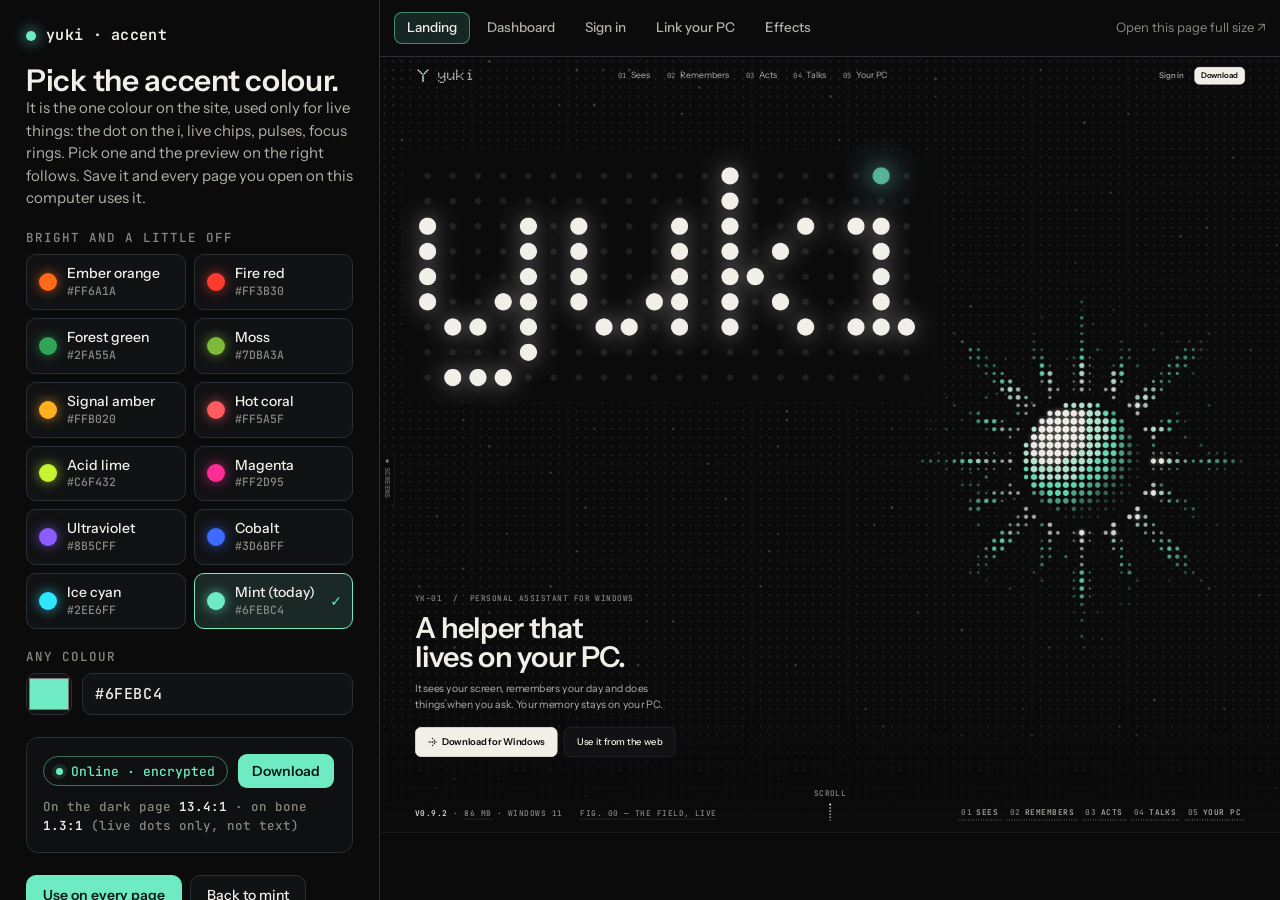
==== accent.html @ 341d7d04 "Glowing wordmark dots; one accent colour from js/accent.js (any page takes ?accent=HEX); accent.html" ====
<!doctype html>
<html lang="en">
<head>
<meta charset="utf-8">
<script src="js/accent.js"></script>
<meta name="viewport" content="width=device-width, initial-scale=1">
<title>Yuki · Accent colour</title>
<link rel="icon" href="favicon.svg" type="image/svg+xml">
<link rel="stylesheet" href="css/base.css">
<link rel="stylesheet" href="css/fx.css">
<style>
  body { margin: 0; min-height: 100vh; background: var(--bg); color: var(--text); display: grid; grid-template-columns: 380px 1fr; }
  @media (max-width: 900px) { body { grid-template-columns: 1fr; } .stage { height: 70vh; } }
  aside { padding: 28px 26px 40px; border-right: 1px solid var(--hair-2); display: flex; flex-direction: column; gap: 22px; overflow: auto; max-height: 100vh; box-sizing: border-box; }
  .brand { display: flex; align-items: center; gap: 10px; font: 600 15px/1 var(--f-mono); letter-spacing: .02em; }
  .brand i { width: 10px; height: 10px; border-radius: 50%; background: var(--live); box-shadow: 0 0 14px 2px rgba(var(--live-rgb), .55); }
  h1 { font: 600 30px/1.08 var(--f-ui); margin: 0; letter-spacing: -.01em; }
  p.sub { margin: 0; color: var(--text-2); font-size: 15px; line-height: 1.5; }
  .lbl2 { font: 500 12.5px/1 var(--f-mono); letter-spacing: .08em; text-transform: uppercase; color: var(--text-3); margin-bottom: 10px; }
  .swatches { display: grid; grid-template-columns: repeat(2, 1fr); gap: 8px; }
  .sw { position: relative; display: flex; align-items: center; gap: 10px; padding: 10px 12px; border-radius: 10px; border: 1px solid var(--hair-2); background: #111214; color: var(--text); cursor: pointer; text-align: left; font: 500 14px/1.2 var(--f-ui); transition: border-color .18s, transform .18s, background .18s; }
  .sw:hover, .sw:focus-visible { border-color: var(--c); transform: translateY(-1px); background: #15171a; outline: none; }
  .sw .dot { width: 18px; height: 18px; border-radius: 50%; background: var(--c); box-shadow: 0 0 12px 1px color-mix(in srgb, var(--c) 55%, transparent); flex: none; }
  .sw small { display: block; color: var(--text-3); font: 500 11.5px/1.3 var(--f-mono); margin-top: 2px; }
  .sw[aria-pressed="true"] { border-color: var(--c); background: color-mix(in srgb, var(--c) 10%, #111214); }
  .sw[aria-pressed="true"]::after { content: '✓'; position: absolute; right: 10px; top: 50%; transform: translateY(-50%); color: var(--c); font-size: 14px; }
  .custom { display: flex; gap: 10px; align-items: center; }
  .custom input[type=color] { width: 46px; height: 42px; padding: 0; border: 1px solid var(--hair-2); border-radius: 10px; background: #111214; cursor: pointer; }
  .custom input[type=text] { flex: 1; height: 42px; padding: 0 12px; border-radius: 10px; border: 1px solid var(--hair-2); background: #111214; color: var(--text); font: 500 15px/1 var(--f-mono); letter-spacing: .04em; }
  .custom input[type=text]:focus { outline: none; border-color: var(--live); }
  .sample { display: grid; gap: 10px; padding: 16px; border-radius: 12px; border: 1px solid var(--hair-2); background: #0F1012; }
  .row { display: flex; align-items: center; gap: 10px; flex-wrap: wrap; font-size: 14px; color: var(--text-2); }
  .live-chip { display: inline-flex; align-items: center; gap: 8px; height: 30px; padding: 0 12px; border-radius: 999px; border: 1px solid rgba(var(--live-rgb), .45); color: var(--live); font: 500 13px/1 var(--f-mono); }
  .live-chip i { width: 7px; height: 7px; border-radius: 50%; background: var(--live); box-shadow: 0 0 0 4px var(--live-dim); }
  .fill { display: inline-flex; align-items: center; height: 34px; padding: 0 14px; border-radius: 9px; background: var(--live); color: var(--live-ink); font: 600 14px/1 var(--f-ui); }
  .contrast { font: 500 12.5px/1.5 var(--f-mono); color: var(--text-3); }
  .contrast b { color: var(--text); font-weight: 600; }
  .acts { display: flex; gap: 8px; flex-wrap: wrap; }
  .btn { height: 40px; padding: 0 16px; border-radius: 10px; border: 1px solid var(--hair-2); background: #111214; color: var(--text); font: 500 14px/1 var(--f-ui); cursor: pointer; transition: border-color .18s, background .18s; }
  .btn:hover, .btn:focus-visible { border-color: var(--live); outline: none; }
  .btn.pri { background: var(--live); color: var(--live-ink); border-color: var(--live); font-weight: 600; }
  .saved { font-size: 13.5px; color: var(--live); min-height: 18px; }
  .stage { position: relative; display: flex; flex-direction: column; height: 100vh; }
  .tabs { display: flex; gap: 4px; padding: 12px 14px; border-bottom: 1px solid var(--hair-2); flex-wrap: wrap; }
  .tab { height: 32px; padding: 0 12px; border-radius: 8px; border: 1px solid transparent; background: none; color: var(--text-2); font: 500 13.5px/1 var(--f-ui); cursor: pointer; }
  .tab:hover, .tab:focus-visible { color: var(--text); border-color: var(--hair-2); outline: none; }
  .tab[aria-selected="true"] { color: var(--text); border-color: rgba(var(--live-rgb), .5); background: var(--live-dim); }
  .tabs .open { margin-left: auto; color: var(--text-3); font-size: 13px; align-self: center; text-decoration: none; }
  .tabs .open:hover { color: var(--live); }
  .view { flex: 1; position: relative; overflow: hidden; background: #0B0B0C; }
  /* the page is rendered at a desktop width (1440 px) and scaled down to fit, so the preview shows the desktop layout */
  .view iframe { position: absolute; left: 0; top: 0; width: 1440px; border: 0; background: #0B0B0C; transform-origin: 0 0; }
</style>
</head>
<body>
<aside>
  <div class="brand"><i></i>yuki · accent</div>
  <div>
    <h1>Pick the accent colour.</h1>
    <p class="sub">It is the one colour on the site, used only for live things: the dot on the i, live chips, pulses, focus rings. Pick one and the preview on the right follows. Save it and every page you open on this computer uses it.</p>
  </div>
  <div>
    <div class="lbl2">Bright and a little off</div>
    <div class="swatches" id="swatches"></div>
  </div>
  <div>
    <div class="lbl2">Any colour</div>
    <div class="custom">
      <input type="color" id="picker" aria-label="Choose any colour">
      <input type="text" id="hex" maxlength="7" spellcheck="false" aria-label="Hex colour, like #FF6A1A">
    </div>
  </div>
  <div class="sample" aria-label="How the accent looks">
    <div class="row"><span class="live-chip"><i></i>Online · encrypted</span><span class="fill">Download</span></div>
    <div class="contrast" id="contrast"></div>
  </div>
  <div class="acts">
    <button class="btn pri" id="save" type="button">Use on every page</button>
    <button class="btn" id="reset" type="button">Back to mint</button>
  </div>
  <div class="saved" id="saved" role="status"></div>
</aside>
<main class="stage">
  <div class="tabs" role="tablist" aria-label="Preview page">
    <button class="tab" role="tab" data-page="index.html" aria-selected="true">Landing</button>
    <button class="tab" role="tab" data-page="app.html">Dashboard</button>
    <button class="tab" role="tab" data-page="login.html">Sign in</button>
    <button class="tab" role="tab" data-page="link.html">Link your PC</button>
    <button class="tab" role="tab" data-page="fx-gallery.html">Effects</button>
    <a class="open" id="open" href="index.html" target="_blank" rel="noopener">Open this page full size ↗</a>
  </div>
  <div class="view" id="view"><iframe id="frame" title="Preview of the site with this accent" src="about:blank"></iframe></div>
</main>
<script>
(function () {
  'use strict';
  var A = window.YAccent, KEY = A.key, norm = A.norm;
  var PRESETS = [
    ['Ember orange', '#FF6A1A'], ['Fire red', '#FF3B30'], ['Forest green', '#2FA55A'], ['Moss', '#7DBA3A'],
    ['Signal amber', '#FFB020'], ['Hot coral', '#FF5A5F'], ['Acid lime', '#C6F432'], ['Magenta', '#FF2D95'],
    ['Ultraviolet', '#8B5CFF'], ['Cobalt', '#3D6BFF'], ['Ice cyan', '#2EE6FF'], ['Mint (today)', '#6FEBC4']
  ];
  var cur = A.hex, page = 'index.html', timer = 0;
  var sw = document.getElementById('swatches'), picker = document.getElementById('picker'), hex = document.getElementById('hex');
  var frame = document.getElementById('frame'), open = document.getElementById('open'), saved = document.getElementById('saved');
  PRESETS.forEach(function (p) {
    var b = document.createElement('button');
    b.type = 'button'; b.className = 'sw'; b.style.setProperty('--c', p[1]); b.dataset.hex = p[1];
    b.innerHTML = '<span class="dot"></span><span>' + p[0] + '<small>' + p[1] + '</small></span>';
    b.addEventListener('click', function () { set(p[1], true); });
    sw.appendChild(b);
  });
  function rgbOf(h) { var n = parseInt(h.slice(1), 16); return [n >> 16 & 255, n >> 8 & 255, n & 255]; }
  function lum(c) { var s = c.map(function (x) { x /= 255; return x <= 0.03928 ? x / 12.92 : Math.pow((x + 0.055) / 1.055, 2.4); }); return 0.2126 * s[0] + 0.7152 * s[1] + 0.0722 * s[2]; }
  function ratio(a, b) { var x = lum(a), y = lum(b); return (Math.max(x, y) + 0.05) / (Math.min(x, y) + 0.05); }
  function mixHex(c, d, t) { return '#' + c.map(function (v, i) { return ('0' + Math.round(v + (d[i] - v) * t).toString(16)).slice(-2); }).join(''); }
  // apply to this page at once (the same rules as js/accent.js)
  function paint(h) {
    var c = rgbOf(h), st = document.documentElement.style, L = lum(c);
    st.setProperty('--live', h); st.setProperty('--live-rgb', c.join(', '));
    st.setProperty('--live-dim', 'rgba(' + c.join(', ') + ', .12)');
    st.setProperty('--live-ink', L > 0.36 ? mixHex(c, [0, 0, 0], 0.88) : '#F2EFE9');
    var onDark = ratio(c, [11, 11, 12]), onBone = ratio(c, [242, 239, 233]);
    document.getElementById('contrast').innerHTML = 'On the dark page <b>' + onDark.toFixed(1) + ':1</b>' + (onDark < 3 ? ' (too dim for text)' : '') +
      ' · on bone <b>' + onBone.toFixed(1) + ':1</b>' + (onBone < 3 ? ' (live dots only, not text)' : '');
  }
  function preview() {
    var src = page + (page.indexOf('?') < 0 ? '?' : '&') + 'accent=' + cur.slice(1);
    frame.src = src; open.href = src;
  }
  function set(h, fromPreset) {
    h = norm(h); if (!h) return;
    cur = h; picker.value = h.toLowerCase(); if (document.activeElement !== hex || fromPreset) hex.value = h;
    Array.prototype.forEach.call(sw.children, function (b) { b.setAttribute('aria-pressed', String(b.dataset.hex === h)); });
    paint(h); saved.textContent = '';
    clearTimeout(timer); timer = setTimeout(preview, 180);
  }
  picker.addEventListener('input', function () { set(picker.value); });
  hex.addEventListener('input', function () { var h = norm(hex.value); if (h) set(h); });
  hex.addEventListener('blur', function () { hex.value = cur; });
  document.getElementById('save').addEventListener('click', function () {
    try { localStorage.setItem(KEY, cur); saved.textContent = 'Saved. Every page you open on this computer now uses ' + cur + '.'; }
    catch (e) { saved.textContent = 'Could not save here; add ?accent=' + cur.slice(1) + ' to a page address instead.'; }
  });
  document.getElementById('reset').addEventListener('click', function () {
    try { localStorage.removeItem(KEY); } catch (e) {}
    set('#6FEBC4', true); saved.textContent = 'Back to mint.';
  });
  Array.prototype.forEach.call(document.querySelectorAll('.tab'), function (t) {
    t.addEventListener('click', function () {
      Array.prototype.forEach.call(document.querySelectorAll('.tab'), function (x) { x.setAttribute('aria-selected', String(x === t)); });
      page = t.dataset.page; preview();
    });
  });
  // fit the 1440 px wide page into the preview area
  var view = document.getElementById('view');
  function fit() {
    var s = Math.min(1, view.clientWidth / 1440);
    frame.style.transform = 'scale(' + s + ')';
    frame.style.height = Math.ceil(view.clientHeight / s) + 'px';
  }
  if (window.ResizeObserver) new ResizeObserver(fit).observe(view); else window.addEventListener('resize', fit);
  fit();
  set(cur, true); preview();
})();
</script>
</body>
</html>
---- css/base.css ----
/* =====================================================================
   Yuki website / base. Lattice tokens (same as the PC app's style.css),
   fonts, resets and the few parts every page shares.
   Round 2 (18 Oct): readability tokens (--t-line / --t-read / --t-cap, .lbl 12.5 px, darker --ink-3 at about
   6:1 on bone), motion tokens for the shared fx layer (css/fx.css + js/fx.js), and .key as a hardware press.
   Readability floor: nothing a person must read is under 13 px on desktop (tags in .lbl are 12.5 px caps);
   sentences never use .lbl, they use --t-cap (13.5 px) or larger. Chrome inside app mocks may go to 11 px.
   Port: this file becomes app/globals.css in the Next.js build.
   ===================================================================== */
:root {
  /* colour: one product with the app */
  --bg: #0B0B0C;
  --raise: #121214;
  --raise-2: #18191B;
  --dot: #26292C;
  --lit: #F2EFE9;
  --text: #F2EFE9;
  --text-2: #B4B0A8;
  --text-3: #8A8780;
  --hair: #1E2023;
  --hair-2: #2B2E32;
  --mark: #474B50;
  --live: #6FEBC4;          /* the only colour, and only for live things (js/accent.js may change it) */
  --live-rgb: 111, 235, 196;
  --live-ink: #062419;
  --live-dim: rgba(var(--live-rgb), .12);
  /* bone sections (for rhythm) */
  --bone: #F2EFE9;
  --bone-2: #E7E3DB;
  --ink: #0B0B0C;
  --ink-2: #4A4741;
  --ink-3: #5C5851;         /* about 6.1:1 on --bone (was #75716A, 4.2:1); tags only */
  --bone-hair: #D6D1C7;
  /* radii, space */
  --r-1: 4px; --r-2: 8px; --r-3: 14px; --r-4: 20px; --r-pill: 999px;
  --s-1: 4px; --s-2: 8px; --s-3: 12px; --s-4: 16px; --s-5: 24px; --s-6: 32px; --s-7: 48px; --s-8: 64px;
  /* type */
  --f-display: 'Doto', 'JetBrains Mono', monospace;
  --f-ui: 'Instrument Sans', system-ui, sans-serif;
  --f-mono: 'JetBrains Mono', ui-monospace, monospace;
  --t-line: clamp(16px, 1.15vw, 18px);   /* the one line under a module heading */
  --t-read: 15px;                        /* card text, callouts, readout sentences */
  --t-cap: 13.5px;                       /* captions, sources, sub lines: sentence case, never caps */
  --t-lbl: 12.5px;                       /* .lbl mono caps tags (Module 0N, fig. N, kind tags) */
  /* motion */
  --d-fast: 140ms; --d-med: 260ms; --d-slow: 520ms;
  --d-hover: 180ms; --d-press: 70ms; --d-release: 240ms;
  --ease: cubic-bezier(.2, .7, .1, 1);
  --ease-out: cubic-bezier(.16, 1, .3, 1);
  --ease-spring: cubic-bezier(.34, 1.56, .64, 1);
  /* the lit border (fx "lit"): white on dark; .bone / [data-tone="bone"] switch it to ink */
  --lit-c: var(--lit);
  --lit-halo: rgba(242, 239, 233, .10);
  --crop-c: var(--mark);
  --crop-on: var(--text-2);
  /* layout */
  --gut: clamp(16px, 4vw, 56px);
  --maxw: 1600px;
}

@font-face { font-family: 'Doto'; src: url(../fonts/Doto.ttf) format('truetype'); font-weight: 100 900; font-display: block; }
@font-face { font-family: 'Instrument Sans'; src: url(../fonts/InstrumentSans.ttf) format('truetype'); font-weight: 400 700; font-stretch: 75% 100%; font-display: block; }
@font-face { font-family: 'JetBrains Mono'; src: url(../fonts/JetBrainsMono.ttf) format('truetype'); font-weight: 100 800; font-display: block; }

* { box-sizing: border-box; }
html { background: var(--bg); color: var(--text); -webkit-text-size-adjust: 100%; }
body { margin: 0; font: 400 15px/1.5 var(--f-ui); -webkit-font-smoothing: antialiased; font-feature-settings: 'ss01', 'tnum'; }
button, input, select, textarea { font: inherit; color: inherit; }
button { cursor: pointer; }
a { color: inherit; }
img, svg, canvas { display: block; }
:focus-visible { outline: 1.5px solid var(--live); outline-offset: 2px; border-radius: var(--r-1); }
::selection { background: var(--live); color: var(--live-ink); }
.sr { position: absolute; width: 1px; height: 1px; overflow: hidden; clip: rect(0 0 0 0); white-space: nowrap; }

.doto { font-family: var(--f-display); font-variation-settings: 'ROND' 100; font-weight: 800; letter-spacing: .02em; }
.mono { font-family: var(--f-mono); }
.t2 { color: var(--text-2); } .t3 { color: var(--text-3); }
.live { color: var(--live); }

/* caps mono label: the catalogue voice. Tags only (Module 0N, fig. N, kind tags, LED names), never sentences */
.lbl { font: 500 var(--t-lbl)/1.3 var(--f-mono); letter-spacing: .06em; text-transform: uppercase; color: var(--text-3); }
.lbl b { color: var(--text); font-weight: 500; }
.lbl.live { color: var(--live); }
/* readable text helpers: a caption (sentence case) and a reading line */
.cap { font: 400 var(--t-cap)/1.45 var(--f-ui); color: var(--text-2); }
.cap.mono { font-family: var(--f-mono); font-size: 13px; }
.read { font-size: var(--t-read); line-height: 1.5; color: var(--text-2); }
/* bone surfaces: ink text, ink lit border, darker crop marks. Put data-tone="dark" on a dark panel inside bone */
.bone, [data-tone="bone"] {
  --lit-c: var(--ink); --lit-halo: rgba(11, 11, 12, .08); --crop-c: #A39D92; --crop-on: var(--ink-2);
}
.bone .cap, .bone .read, [data-tone="bone"] .cap, [data-tone="bone"] .read { color: var(--ink-2); }
[data-tone="dark"] {
  --lit-c: var(--lit); --lit-halo: rgba(242, 239, 233, .10); --crop-c: var(--mark); --crop-on: var(--text-2);
}
[data-tone="dark"] .cap, [data-tone="dark"] .read { color: var(--text-2); }

/* clearings: a panel the field parts around, crop marks at its corners (from the app) */
.clear {
  position: relative;
  --m: var(--crop-c);
  background:
    linear-gradient(var(--m), var(--m)) 0 0 / 9px 1px no-repeat,
    linear-gradient(var(--m), var(--m)) 0 0 / 1px 9px no-repeat,
    linear-gradient(var(--m), var(--m)) 100% 0 / 9px 1px no-repeat,
    linear-gradient(var(--m), var(--m)) 100% 0 / 1px 9px no-repeat,
    linear-gradient(var(--m), var(--m)) 0 100% / 9px 1px no-repeat,
    linear-gradient(var(--m), var(--m)) 0 100% / 1px 9px no-repeat,
    linear-gradient(var(--m), var(--m)) 100% 100% / 9px 1px no-repeat,
    linear-gradient(var(--m), var(--m)) 100% 100% / 1px 9px no-repeat;
}
.dotrule { height: 3px; background: radial-gradient(circle, var(--hair-2) 1px, transparent 1.3px) 0 0 / 6px 3px repeat-x; }

/* keys (buttons) */
.key {
  display: inline-flex; align-items: center; justify-content: center; gap: 8px; height: 36px; padding: 0 14px;
  border-radius: var(--r-2); border: 1px solid var(--hair-2); background: var(--raise); color: var(--text);
  font-size: 14px; font-weight: 500; white-space: nowrap; text-decoration: none;
}
/* hardware press (fx "press", default on every .key): hover lifts 1 px (pointer devices only), down sinks 1.5 px
   and shrinks to .985 in --d-press, release springs back. Uses the individual translate / scale properties so
   fx "magnet" (transform) and "tilt" (transform) compose with it. .is-down is set by js/fx.js on Space / Enter
   and on touch pointerdown. Reduced motion: colour only. */
.key, [data-fx~="press"] {
  transition: background var(--d-fast), border-color var(--d-fast), color var(--d-fast),
    translate var(--d-release) var(--ease-spring), scale var(--d-release) var(--ease-spring);
}
.key:hover { background: var(--raise-2); border-color: #3A3E43; }
html.fx-hover .key:hover, html.fx-hover [data-fx~="press"]:hover { translate: 0 -1px; }
html:root .key:active, html:root .key.is-down, html:root [data-fx~="press"]:active, html:root [data-fx~="press"].is-down {
  translate: 0 1.5px; scale: .985;
  transition-duration: var(--d-fast), var(--d-fast), var(--d-fast), var(--d-press), var(--d-press);
  transition-timing-function: ease, ease, ease, ease-out, ease-out;
}
[data-motion="reduced"] .key, [data-motion="reduced"] [data-fx~="press"] { translate: none !important; scale: none !important; }
[data-motion="reduced"] .key.is-down, [data-motion="reduced"] .key:active { background: var(--raise-2); }
[data-motion="reduced"] .key.pri.is-down, [data-motion="reduced"] .key.pri:active { background: #fff; }
.key.pri { background: var(--lit); color: var(--ink); border-color: var(--lit); font-weight: 600; }
.key.pri:hover { background: #fff; }
.key.ghost { background: transparent; border-color: transparent; color: var(--text-2); }
.key.ghost:hover { color: var(--text); background: var(--raise); }
.key.stop { border-color: rgba(var(--live-rgb), .45); color: var(--live); background: var(--live-dim); }
.key.lg { height: 48px; padding: 0 20px; font-size: 15px; border-radius: 10px; }
.key.sm { height: 28px; padding: 0 10px; font-size: 12.5px; }
.key.xs { height: 24px; padding: 0 9px; font-size: 12px; border-radius: 6px; }
.key[disabled] { opacity: .45; pointer-events: none; }
.key svg { width: 14px; height: 14px; flex: none; }
.kbd { font: 500 12px/1 var(--f-mono); color: var(--text-3); border: 1px solid var(--hair-2); border-radius: 4px; padding: 3px 5px; }

.chip {
  display: inline-flex; align-items: center; gap: 7px; height: 26px; padding: 0 10px; border-radius: var(--r-pill);
  border: 1px solid var(--hair-2); color: var(--text-2); font: 500 12.5px/1 var(--f-mono); white-space: nowrap;
}
.chip.live { border-color: rgba(var(--live-rgb), .4); color: var(--live); }
.ldot { position: relative; width: 7px; height: 7px; border-radius: 50%; background: var(--live); flex: none; }
/* the ring slot for fx "pulse" (one mint ring, twice); idle until js/fx.js adds .fx-pulse */
.ldot::after { content: ''; position: absolute; inset: -1px; border-radius: 50%; border: 1px solid var(--live); opacity: 0; pointer-events: none; }
.ldot.off::after { display: none; }
.ldot.blink { animation: blink 1.6s steps(2, jump-none) infinite; }
.ldot.off { background: transparent; border: 1px solid var(--text-3); }
@keyframes blink { 50% { opacity: .3; } }

/* inputs */
.field-in {
  width: 100%; height: 46px; padding: 0 14px; border-radius: 10px; border: 1px solid var(--hair-2); background: var(--raise);
  color: var(--text); font-size: 15px; transition: border-color var(--d-fast), background var(--d-fast);
}
.field-in::placeholder { color: var(--text-3); }
.field-in:focus { outline: 0; border-color: rgba(var(--live-rgb), .6); background: var(--bg); }
.field-in[aria-invalid="true"] { border-color: #E7B7A0; }

/* dot icons: tiny grids of dots, drawn as SVG */
.dic { width: 14px; height: 14px; fill: currentColor; flex: none; }

/* the Y mark (inline SVG) */
.ymark { width: 28px; height: 28px; flex: none; }

/* ---------- mock-only: the screens pill (removed in the real build) ---------- */
.mockpill { position: fixed; z-index: 90; left: 0; top: 50%; font: 500 11px/1 var(--f-mono); }
.mockpill > button {
  position: absolute; left: 0; top: 0; transform: translateY(-50%); writing-mode: vertical-rl;
  display: inline-flex; align-items: center; gap: 8px; padding: 12px 6px; border-radius: 0 8px 8px 0;
  border: 1px dashed #4A4E54; border-left: 0; background: rgba(11,11,12,.9); color: var(--text-3);
  letter-spacing: .1em; text-transform: uppercase; font-size: 10.5px; backdrop-filter: blur(8px); -webkit-backdrop-filter: blur(8px);
}
.mockpill > button:hover { color: var(--text); border-color: var(--text-3); }
.mockpill > button i { width: 5px; height: 5px; border-radius: 50%; background: var(--text-3); }
.mockpill .panel {
  position: absolute; left: 34px; top: 0; transform: translateY(-50%); width: 300px; max-height: min(80vh, 640px); overflow: auto; padding: 14px;
  border: 1px solid var(--hair-2); border-radius: 14px; background: rgba(11,11,12,.97); box-shadow: 0 20px 60px rgba(0,0,0,.6);
  opacity: 0; translate: -6px 0; pointer-events: none; visibility: hidden;
  transition: opacity var(--d-fast), translate var(--d-fast), visibility 0s linear var(--d-fast); /* closed = out of the tab order */
  scrollbar-width: thin; scrollbar-color: #2B2E32 transparent;
}
.mockpill.open .panel { opacity: 1; translate: 0 0; pointer-events: auto; visibility: visible; transition-delay: 0s; }
.mockpill .panel h6 { margin: 12px 0 6px; font: 500 11px/1 var(--f-mono); letter-spacing: .08em; text-transform: uppercase; color: var(--text-3); }
.mockpill .panel h6:first-child { margin-top: 0; }
.mockpill .panel a { display: flex; justify-content: space-between; gap: 10px; padding: 6px 8px; border-radius: 6px; color: var(--text-2); text-decoration: none; font: 400 13px/1.3 var(--f-ui); }
.mockpill .panel a span { font: 500 11px/1.3 var(--f-mono); color: var(--text-3); }
.mockpill .panel a:hover { background: var(--raise); color: var(--text); }
.mockpill .panel a.here { color: var(--text); background: var(--raise-2); }
.mockpill .panel .all { margin-top: 10px; border-top: 1px solid var(--hair); padding-top: 10px; }

/* ---------- simple doc pages (privacy, terms, status stubs) ---------- */
.doc { max-width: 760px; margin: 0 auto; padding: 120px var(--gut) 120px; }
.doc h1 { font-family: var(--f-display); font-variation-settings: 'ROND' 100; font-weight: 800; font-size: clamp(48px, 9vw, 96px); line-height: .9; margin: 18px 0 28px; letter-spacing: .01em; }
.doc h2 { font-size: 20px; margin: 40px 0 10px; font-weight: 600; }
.doc p, .doc li { color: var(--text-2); font-size: 16px; line-height: 1.6; }
.doc li b, .doc p b { color: var(--text); font-weight: 500; }
.doc .stub { margin-top: 48px; padding: 16px 18px; border: 1px dashed var(--hair-2); border-radius: 12px; font: 500 13px/1.5 var(--f-mono); color: var(--text-3); }

/* reduced motion: static frames, no CSS motion */
[data-motion="reduced"] *, [data-motion="reduced"] *::before, [data-motion="reduced"] *::after { animation: none !important; transition: none !important; }

@media (max-width: 760px) {
  .lbl { font-size: 12px; }
  .mockpill > button { width: 22px; height: 48px; padding: 0; justify-content: center; font-size: 0; gap: 0; }
  .mockpill > button i { width: 5px; height: 5px; }
  .mockpill .panel { left: 26px; width: min(300px, calc(100vw - 38px)); }
}
.doc p.lbl { font-size: var(--t-lbl); line-height: 1.3; color: var(--text-3); margin: 0; }

/* ---------- the stub pages' header (privacy, terms, status) ---------- */
.dtop { position: fixed; top: 0; left: 0; right: 0; height: 60px; display: flex; align-items: center; padding: 0 var(--gut); background: rgba(11,11,12,.85); backdrop-filter: blur(10px); -webkit-backdrop-filter: blur(10px); z-index: 10; border-bottom: 1px solid var(--hair); }
.dtop a.brand { display: inline-flex; align-items: center; gap: 10px; min-height: 40px; text-decoration: none; }
.dtop .doto { font-size: 24px; font-weight: 900; letter-spacing: .04em; }
.dtop .r { margin-left: auto; display: flex; gap: 4px; }
.dtop .r a { display: inline-flex; align-items: center; min-height: 40px; padding: 0 8px; font-size: 13.5px; color: var(--text-2); text-decoration: none; }
.dtop .r a:hover { color: var(--text); }

/* ---------- touch: every key, link and switch is at least 40 px on a phone or any touch screen ----------
   Only real controls grow (a, button); the keys drawn inside the landing demos are spans and keep their size. */
@media (max-width: 760px), (pointer: coarse) {
  a.key, button.key { min-height: 40px; }
  a.key.sm, button.key.sm, a.key.xs, button.key.xs { height: 40px; min-width: 40px; }
  a.key.xs, button.key.xs { padding: 0 12px; font-size: 12.5px; border-radius: var(--r-2); }
}
---- css/fx.css ----
/* =====================================================================
   Yuki website / fx: the shared interaction vocabulary (round 2, 18 Oct). Link it right after base.css:
     <link rel="stylesheet" href="css/fx.css">   and load js/fx.js after core.js (+ dotkit.js), before page js.
   Markup API: data-fx="<names...>" (space separated). js/fx.js sets html.fx-hover (fine pointer + hover) or
   html.fx-touch, html.fx-kb after a Tab key (removed on pointerdown), .is-tap on touch, .is-down on press.
   One rule: containers (big panels, .clear) lock their crop marks ("crop"); items light their border ("lit").
   Mint only on live things ("pulse"); the read / hover highlight is white (ink on bone).
     L  lit      data-fx="lit" or .is-lit from code. Whole border lights: a ring at inset -3px, 1.5px --lit-c, a 3px
                 halo; in 160ms + lands from scale 1.012; out 200ms. Options: data-lit="in" (ring inside, for
                 overflow:hidden items), --lit-r (radius; fx copies the element's own radius), data-lit-pair="k"
                 (hover/focus one, every [data-lit-pair="k"] in the closest [data-lit-scope] lights: .fx-paired),
                 data-fx-off on an ancestor (hover + pairing paused, e.g. while a scene plays; .is-lit still works).
                 Focus: the ring is the focus indicator (outline removed). Touch: tap. Reduced: opacity only.
     1  matrix   primary CTAs: a 96px lens of 4px-pitch dots follows the cursor inside the key.
     2  press    default on every .key (css in base.css), or data-fx="press".
     3  magnet   data-magnet="6" (px): the key leans toward the pointer within its rect + 28px; label 0.4x more.
     4  crop     on a .clear: corners jump out 6px and glide in, arms 9 -> 14px, --crop-c -> --crop-on.
     5  lens     DOM text (Doto digits, footer word): dots swell under the cursor. data-lens="120" (radius px).
                 Canvas twin: DotKit.lensK(dx, dy, R).
     6  tilt     data-tilt="3" (deg, max 2.5 over 480px): perspective tilt + sheen; children data-depth="1|2|3".
     7  dotline  default on .doc a, .foot nav a, .fine a, .mod-p a; or data-fx="dotline". Dots draw in one by one.
                 --dl-y moves the bright line, --dl-rest the faint one (both 0).
     8  spec     data-spec="text": the shared #fx-tip (13px mono). data-spec-tap: plain tap opens it on touch
                 (else long-press 450ms). data-spec-notab: fx won't add tabindex="0". Never the only copy.
     9  pulse    on .ldot or anything holding one (live things only): one mint ring, twice. Fires "fx:pulse".
    10  reveal   data-reveal="rise|wipe|stagger" (core.js), data-odo="1,284" (fx.js): digits roll in columns.
   ===================================================================== */

/* ---------- L: lit border ---------- */
:where([data-fx~="lit"]) { position: relative; }
.fx-ring {
  position: absolute; inset: -3px; z-index: 2; pointer-events: none;
  border-radius: calc(var(--lit-r, 10px) + 3px); border: 1.5px solid var(--lit-c); box-shadow: 0 0 0 3px var(--lit-halo);
  opacity: 0; transform: scale(1.012); transition: opacity 200ms var(--ease), transform 220ms var(--ease-out);
}
[data-lit~="in"] > .fx-ring { inset: 0; border-radius: var(--lit-r, 10px); }
.is-lit > .fx-ring, .fx-paired > .fx-ring, [data-fx~="lit"].is-tap > .fx-ring,
html.fx-hover [data-fx~="lit"]:hover > .fx-ring,
[data-fx~="lit"]:focus-visible > .fx-ring,
html.fx-kb [data-fx~="lit"]:focus-within > .fx-ring {
  opacity: 1; transform: none; transition: opacity 160ms var(--ease), transform 220ms var(--ease-out);
}
[data-fx-off] [data-fx~="lit"]:not(.is-lit):not(.fx-paired) > .fx-ring { opacity: 0; }
[data-fx~="lit"]:focus-visible { outline: none; }
.is-lit:not(.fx-r) { outline: 1.5px solid var(--lit-c); outline-offset: 3px; }   /* before fx injects the ring */

/* ---------- 1: dot-matrix key ---------- */
[data-fx~="matrix"] { position: relative; isolation: isolate; }
.fx-mx { position: absolute; inset: 0; z-index: -1; border-radius: inherit; overflow: hidden; pointer-events: none; opacity: 0; transition: opacity 260ms var(--ease); }
.fx-mx.on { opacity: 1; transition-duration: var(--d-fast); }
.fx-mx-l { position: absolute; left: 0; top: 0; width: 96px; height: 96px; border-radius: 50%; overflow: hidden; }
.fx-mx-g { position: absolute; left: 0; top: 0; background: radial-gradient(circle, var(--mx-c, rgba(242,239,233,.22)) 1px, transparent 1.35px) 0 0 / 4px 4px; }
.key.pri, [data-fx~="matrix"].pri { --mx-c: rgba(11, 11, 12, .2); }
.bone .key.pri, [data-tone="bone"] .key.pri { --mx-c: rgba(242, 239, 233, .24); }
.fx-mx.pop .fx-mx-l { animation: fx-mxpop 320ms var(--ease-out) forwards; }
@keyframes fx-mxpop { from { scale: .6; opacity: 1; } to { scale: 1.2; opacity: 0; } }

/* ---------- 3: magnet (the inner wrapper keeps the key's flex layout) ---------- */
.fx-mg-in { display: inline-flex; align-items: center; justify-content: center; gap: inherit; }

/* ---------- 4: crop lock-on ---------- */
.fx-cm-on { --m: transparent; }
.fx-c { position: absolute; z-index: 3; width: 14px; height: 14px; pointer-events: none; }
.fx-c::before, .fx-c::after {
  content: ''; position: absolute; left: 0; top: 0; background: var(--crop-c);
  transition: transform 260ms var(--ease), background-color 260ms var(--ease);
}
.fx-c::before { width: 14px; height: 1px; transform: scaleX(.643); transform-origin: left; }
.fx-c::after { width: 1px; height: 14px; transform: scaleY(.643); transform-origin: top; }
.fx-c.tl { left: 0; top: 0; --jx: -6px; --jy: -6px; --dl: 0ms; }
.fx-c.tr { right: 0; top: 0; transform: scaleX(-1); --jx: 6px; --jy: -6px; --dl: 20ms; }
.fx-c.br { right: 0; bottom: 0; transform: scale(-1); --jx: 6px; --jy: 6px; --dl: 40ms; }
.fx-c.bl { left: 0; bottom: 0; transform: scaleY(-1); --jx: -6px; --jy: 6px; --dl: 60ms; }
html.fx-hover [data-fx~="crop"]:hover > .fx-c, html.fx-kb [data-fx~="crop"]:focus-within > .fx-c,
[data-fx~="crop"].is-tap > .fx-c, .fx-lock > .fx-c { animation: fx-lock 300ms var(--ease-out) var(--dl) both; }
html.fx-hover [data-fx~="crop"]:hover > .fx-c::before, html.fx-hover [data-fx~="crop"]:hover > .fx-c::after,
html.fx-kb [data-fx~="crop"]:focus-within > .fx-c::before, html.fx-kb [data-fx~="crop"]:focus-within > .fx-c::after,
[data-fx~="crop"].is-tap > .fx-c::before, [data-fx~="crop"].is-tap > .fx-c::after,
.fx-lock > .fx-c::before, .fx-lock > .fx-c::after { transform: none; background: var(--crop-on); }
@keyframes fx-lock { from { translate: var(--jx) var(--jy); } to { translate: 0 0; } }

/* ---------- 5: field lens on DOM text ---------- */
:where([data-fx~="lens"]) { position: relative; }
.fx-ln { position: absolute; inset: 0; pointer-events: none; opacity: 0; transition: opacity 200ms var(--ease); }
.fx-ln.on { opacity: 1; }
.fx-ln-w {
  position: absolute; left: 0; top: 0; width: var(--lr2, 240px); height: var(--lr2, 240px); border-radius: 50%; overflow: hidden;
  -webkit-mask-image: radial-gradient(closest-side, #000 55%, transparent); mask-image: radial-gradient(closest-side, #000 55%, transparent);
}
.fx-ln-t { position: absolute; left: 0; top: 0; font-weight: 900; color: inherit; }

/* ---------- 6: tilt ---------- */
.fx-tilting { transform-style: preserve-3d; }
.fx-tilting [data-depth="1"] { transform: translateZ(8px); }
.fx-tilting [data-depth="2"] { transform: translateZ(16px); }
.fx-tilting [data-depth="3"] { transform: translateZ(24px); }
.fx-tilt-out { transition: transform 600ms var(--ease-out); }
:where([data-fx~="tilt"]) { position: relative; }
.fx-sheen { position: absolute; inset: 0; z-index: 1; border-radius: inherit; overflow: hidden; pointer-events: none; opacity: 0; transition: opacity 300ms var(--ease); }
.fx-tilting > .fx-sheen { opacity: 1; }
.fx-sheen > i { position: absolute; left: -60%; top: -60%; width: 120%; height: 120%; background: radial-gradient(closest-side, rgba(255,255,255,.06), transparent); }
html.fx-kb [data-fx~="tilt"]:focus-visible, html.fx-kb [data-fx~="tilt"]:focus-within { translate: 0 -2px; transition: translate 200ms var(--ease-out); }
[data-fx~="tilt"].is-tap { scale: .99; transition: scale 120ms var(--ease); }

/* ---------- 7: dotted underline (a faint dotted rest line; the bright dots draw in on hover) ---------- */
:is(.doc a, .foot nav a, .fine a, .mod-p a, [data-fx~="dotline"]) {
  position: relative; text-decoration: none;
  background: radial-gradient(circle, color-mix(in srgb, currentColor 38%, transparent) 1px, transparent 1.3px) 0 calc(100% - var(--dl-rest, 0px)) / 4px 3px repeat-x;
}
:is(.doc a, .foot nav a, .fine a, .mod-p a, [data-fx~="dotline"])::after {
  content: ''; position: absolute; left: 0; right: 0; bottom: var(--dl-y, 0px); height: 3px; pointer-events: none;
  background: radial-gradient(circle, currentColor 1.1px, transparent 1.4px) 0 0 / 4px 3px repeat-x;
  transform: scaleX(0); transform-origin: right; transition: transform 240ms var(--ease);
}
html.fx-hover :is(.doc a, .foot nav a, .fine a, .mod-p a, [data-fx~="dotline"]):hover::after {
  transform: scaleX(1); transform-origin: left; transition: transform 420ms steps(var(--dl-steps, 24));
}
:is(.doc a, .foot nav a, .fine a, .mod-p a, [data-fx~="dotline"]):focus-visible::after { transform: scaleX(1); transition: none; }
html.fx-touch :is(.doc a, .foot nav a, .fine a, .mod-p a, [data-fx~="dotline"]):active::after { transform: scaleX(1); transition: none; }

/* ---------- 8: spec readout ---------- */
#fx-tip {
  position: fixed; left: 0; top: 0; z-index: 1000; max-width: 36ch; padding: 9px 12px; overflow: hidden; pointer-events: none;
  font: 500 13px/1.45 var(--f-mono); color: var(--text); border: 1px solid var(--hair-2); border-radius: 8px;
  --m: var(--text-3);
  background:
    linear-gradient(var(--m), var(--m)) 3px 3px / 6px 1px no-repeat, linear-gradient(var(--m), var(--m)) 3px 3px / 1px 6px no-repeat,
    linear-gradient(var(--m), var(--m)) calc(100% - 3px) 3px / 6px 1px no-repeat, linear-gradient(var(--m), var(--m)) calc(100% - 3px) 3px / 1px 6px no-repeat,
    linear-gradient(var(--m), var(--m)) 3px calc(100% - 3px) / 6px 1px no-repeat, linear-gradient(var(--m), var(--m)) 3px calc(100% - 3px) / 1px 6px no-repeat,
    linear-gradient(var(--m), var(--m)) calc(100% - 3px) calc(100% - 3px) / 6px 1px no-repeat, linear-gradient(var(--m), var(--m)) calc(100% - 3px) calc(100% - 3px) / 1px 6px no-repeat,
    var(--raise-2);
  box-shadow: 0 12px 32px rgba(0, 0, 0, .45);
  opacity: 0; transform: translate(var(--tx, 0), calc(var(--ty, 0px) + var(--dy, 4px)));
  transition: opacity 160ms var(--ease), transform 160ms var(--ease-out);
}
#fx-tip.below { --dy: -4px; }
#fx-tip.on { opacity: 1; transform: translate(var(--tx, 0), var(--ty, 0)); }
.fx-tip-cv { position: absolute; left: 0; right: 0; top: 9px; bottom: 9px; background: var(--raise-2); transform: translateY(101%); } /* covers exactly the text lines */
#fx-tip.typing .fx-tip-cv { animation: fx-type var(--td, 200ms) steps(var(--tn, 1), jump-start) both; }
@keyframes fx-type { from { transform: translateY(0); } to { transform: translateY(100%); } }
html.fx-touch [data-spec] { -webkit-touch-callout: none; -webkit-user-select: none; user-select: none; }
[data-spec]:not(a):not(button):not(.key) { cursor: help; }

/* ---------- 9: live pulse (the ring slot is .ldot::after in base.css) ---------- */
.fx-pulse.ldot::after, .fx-pulse .ldot::after { animation: fx-pulse 900ms var(--ease-out) 2; }
@keyframes fx-pulse { from { transform: scale(1); opacity: .55; } to { transform: scale(3); opacity: 0; } }

/* ---------- 10: reveals (rise kept low-specificity so a page's own rise wins) + odometer ---------- */
:where([data-reveal]) { opacity: 0; transform: translateY(18px); transition: opacity .8s var(--ease-out), transform .8s var(--ease-out); }
:where([data-reveal].in) { opacity: 1; transform: none; }
[data-reveal][data-reveal="wipe"], [data-reveal][data-reveal="stagger"] { opacity: 1; transform: none; }
:where([data-reveal="wipe"]) { position: relative; }
.fx-wipe { position: absolute; inset: 0; z-index: 4; overflow: hidden; pointer-events: none; }
.fx-wipe > i {
  position: absolute; inset: 0; transform: translateX(0); transition: transform 700ms var(--ease-out);
  background: radial-gradient(circle, var(--wipe-dot, var(--dot)) 1px, transparent 1.3px) 0 0 / 6px 6px, var(--wipe-bg, var(--bg));
}
.bone, [data-tone="bone"] { --wipe-bg: var(--bone); --wipe-dot: var(--bone-hair); }
.in > .fx-wipe > i { transform: translateX(101%); }
.in > .fx-wipe { visibility: hidden; transition: visibility 0s 720ms; }
[data-reveal="stagger"] > * { opacity: 0; }
[data-reveal="stagger"].in > * { opacity: 1; animation: fx-rise .6s var(--ease-out) backwards; animation-delay: calc(var(--i, 0) * 50ms); }
@keyframes fx-rise { from { opacity: 0; translate: 0 14px; } }
.fx-odo { display: inline-flex; }
.fx-odo-c { display: inline-block; height: 1em; line-height: 1; overflow: hidden; vertical-align: top; }
.fx-odo-s { display: flex; flex-direction: column; transition: transform 900ms var(--ease-out); transition-delay: calc(var(--i, 0) * 60ms); }
.fx-odo-s > span { display: block; height: 1em; line-height: 1; }
.fx-odo.go .fx-odo-s { transform: translateY(calc(var(--d) * -1em)); }

/* ---------- reduced motion: final states, no travel (base.css already drops every transition / animation) ---------- */
[data-motion="reduced"] .is-lit > .fx-ring, [data-motion="reduced"] .fx-ring { transform: none; }
[data-motion="reduced"] .fx-mx-l { width: 100%; height: 100%; border-radius: 0; transform: none !important; }
[data-motion="reduced"] .fx-mx-g { inset: 0; width: auto !important; height: auto !important; transform: none !important; opacity: .9; }
[data-motion="reduced"] .fx-ln, [data-motion="reduced"] .fx-sheen { display: none; }
[data-motion="reduced"] [data-fx~="tilt"] { transform: none !important; translate: none !important; scale: none !important; }
[data-motion="reduced"] #fx-tip, [data-motion="reduced"] #fx-tip.on { transform: translate(var(--tx, 0), var(--ty, 0)); }
[data-motion="reduced"] .fx-tip-cv, [data-motion="reduced"] .fx-wipe { display: none; }
[data-motion="reduced"] [data-reveal="stagger"] > * { opacity: 1; }
@media (prefers-reduced-motion: reduce) { .fx-ring { transform: none !important; } .fx-c { animation: none !important; } }
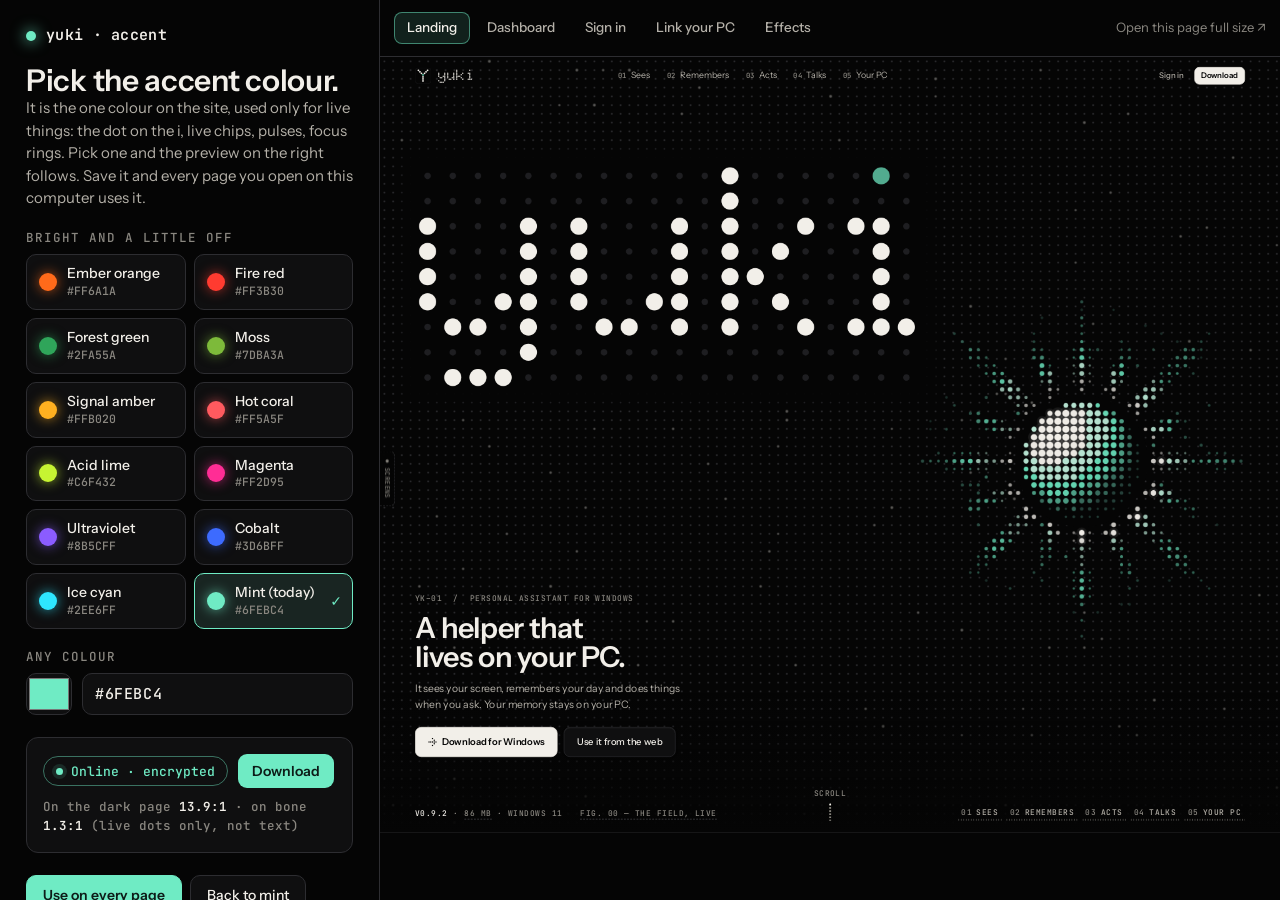
==== commit 887cb5e2: "Rich black (jet) by default, one line in the Any AI readout, no Download drawings Every black on the" ====
--- a/accent.html
+++ b/accent.html
@@ -7,6 +7,7 @@
 <title>Yuki · Accent colour</title>
 <link rel="icon" href="favicon.svg" type="image/svg+xml">
 <link rel="stylesheet" href="css/base.css">
+<link rel="stylesheet" href="css/blacks.css">
 <link rel="stylesheet" href="css/fx.css">
 <style>
   body { margin: 0; min-height: 100vh; background: var(--bg); color: var(--text); display: grid; grid-template-columns: 380px 1fr; }
@@ -18,17 +19,17 @@
   p.sub { margin: 0; color: var(--text-2); font-size: 15px; line-height: 1.5; }
   .lbl2 { font: 500 12.5px/1 var(--f-mono); letter-spacing: .08em; text-transform: uppercase; color: var(--text-3); margin-bottom: 10px; }
   .swatches { display: grid; grid-template-columns: repeat(2, 1fr); gap: 8px; }
-  .sw { position: relative; display: flex; align-items: center; gap: 10px; padding: 10px 12px; border-radius: 10px; border: 1px solid var(--hair-2); background: #111214; color: var(--text); cursor: pointer; text-align: left; font: 500 14px/1.2 var(--f-ui); transition: border-color .18s, transform .18s, background .18s; }
-  .sw:hover, .sw:focus-visible { border-color: var(--c); transform: translateY(-1px); background: #15171a; outline: none; }
+  .sw { position: relative; display: flex; align-items: center; gap: 10px; padding: 10px 12px; border-radius: 10px; border: 1px solid var(--hair-2); background: var(--raise); color: var(--text); cursor: pointer; text-align: left; font: 500 14px/1.2 var(--f-ui); transition: border-color .18s, transform .18s, background .18s; }
+  .sw:hover, .sw:focus-visible { border-color: var(--c); transform: translateY(-1px); background: var(--raise-2); outline: none; }
   .sw .dot { width: 18px; height: 18px; border-radius: 50%; background: var(--c); box-shadow: 0 0 12px 1px color-mix(in srgb, var(--c) 55%, transparent); flex: none; }
   .sw small { display: block; color: var(--text-3); font: 500 11.5px/1.3 var(--f-mono); margin-top: 2px; }
-  .sw[aria-pressed="true"] { border-color: var(--c); background: color-mix(in srgb, var(--c) 10%, #111214); }
+  .sw[aria-pressed="true"] { border-color: var(--c); background: color-mix(in srgb, var(--c) 10%, var(--raise)); }
   .sw[aria-pressed="true"]::after { content: '✓'; position: absolute; right: 10px; top: 50%; transform: translateY(-50%); color: var(--c); font-size: 14px; }
   .custom { display: flex; gap: 10px; align-items: center; }
-  .custom input[type=color] { width: 46px; height: 42px; padding: 0; border: 1px solid var(--hair-2); border-radius: 10px; background: #111214; cursor: pointer; }
-  .custom input[type=text] { flex: 1; height: 42px; padding: 0 12px; border-radius: 10px; border: 1px solid var(--hair-2); background: #111214; color: var(--text); font: 500 15px/1 var(--f-mono); letter-spacing: .04em; }
+  .custom input[type=color] { width: 46px; height: 42px; padding: 0; border: 1px solid var(--hair-2); border-radius: 10px; background: var(--raise); cursor: pointer; }
+  .custom input[type=text] { flex: 1; height: 42px; padding: 0 12px; border-radius: 10px; border: 1px solid var(--hair-2); background: var(--raise); color: var(--text); font: 500 15px/1 var(--f-mono); letter-spacing: .04em; }
   .custom input[type=text]:focus { outline: none; border-color: var(--live); }
-  .sample { display: grid; gap: 10px; padding: 16px; border-radius: 12px; border: 1px solid var(--hair-2); background: #0F1012; }
+  .sample { display: grid; gap: 10px; padding: 16px; border-radius: 12px; border: 1px solid var(--hair-2); background: var(--raise); }
   .row { display: flex; align-items: center; gap: 10px; flex-wrap: wrap; font-size: 14px; color: var(--text-2); }
   .live-chip { display: inline-flex; align-items: center; gap: 8px; height: 30px; padding: 0 12px; border-radius: 999px; border: 1px solid rgba(var(--live-rgb), .45); color: var(--live); font: 500 13px/1 var(--f-mono); }
   .live-chip i { width: 7px; height: 7px; border-radius: 50%; background: var(--live); box-shadow: 0 0 0 4px var(--live-dim); }
@@ -36,7 +37,7 @@
   .contrast { font: 500 12.5px/1.5 var(--f-mono); color: var(--text-3); }
   .contrast b { color: var(--text); font-weight: 600; }
   .acts { display: flex; gap: 8px; flex-wrap: wrap; }
-  .btn { height: 40px; padding: 0 16px; border-radius: 10px; border: 1px solid var(--hair-2); background: #111214; color: var(--text); font: 500 14px/1 var(--f-ui); cursor: pointer; transition: border-color .18s, background .18s; }
+  .btn { height: 40px; padding: 0 16px; border-radius: 10px; border: 1px solid var(--hair-2); background: var(--raise); color: var(--text); font: 500 14px/1 var(--f-ui); cursor: pointer; transition: border-color .18s, background .18s; }
   .btn:hover, .btn:focus-visible { border-color: var(--live); outline: none; }
   .btn.pri { background: var(--live); color: var(--live-ink); border-color: var(--live); font-weight: 600; }
   .saved { font-size: 13.5px; color: var(--live); min-height: 18px; }
@@ -47,9 +48,9 @@
   .tab[aria-selected="true"] { color: var(--text); border-color: rgba(var(--live-rgb), .5); background: var(--live-dim); }
   .tabs .open { margin-left: auto; color: var(--text-3); font-size: 13px; align-self: center; text-decoration: none; }
   .tabs .open:hover { color: var(--live); }
-  .view { flex: 1; position: relative; overflow: hidden; background: #0B0B0C; }
+  .view { flex: 1; position: relative; overflow: hidden; background: var(--bg); }
   /* the page is rendered at a desktop width (1440 px) and scaled down to fit, so the preview shows the desktop layout */
-  .view iframe { position: absolute; left: 0; top: 0; width: 1440px; border: 0; background: #0B0B0C; transform-origin: 0 0; }
+  .view iframe { position: absolute; left: 0; top: 0; width: 1440px; border: 0; background: var(--bg); transform-origin: 0 0; }
 </style>
 </head>
 <body>
@@ -113,6 +114,10 @@
   function rgbOf(h) { var n = parseInt(h.slice(1), 16); return [n >> 16 & 255, n >> 8 & 255, n & 255]; }
   function lum(c) { var s = c.map(function (x) { x /= 255; return x <= 0.03928 ? x / 12.92 : Math.pow((x + 0.055) / 1.055, 2.4); }); return 0.2126 * s[0] + 0.7152 * s[1] + 0.0722 * s[2]; }
   function ratio(a, b) { var x = lum(a), y = lum(b); return (Math.max(x, y) + 0.05) / (Math.min(x, y) + 0.05); }
+  function pageRGB() {   // the page black in use (--bg-rgb, so a black palette counts), [11, 11, 12] by default
+    var v = getComputedStyle(document.documentElement).getPropertyValue('--bg-rgb').split(',').map(Number);
+    return v.length === 3 && v.every(function (x) { return x >= 0 && x <= 255; }) ? v : [11, 11, 12];
+  }
   function mixHex(c, d, t) { return '#' + c.map(function (v, i) { return ('0' + Math.round(v + (d[i] - v) * t).toString(16)).slice(-2); }).join(''); }
   // apply to this page at once (the same rules as js/accent.js)
   function paint(h) {
@@ -120,7 +125,7 @@
     st.setProperty('--live', h); st.setProperty('--live-rgb', c.join(', '));
     st.setProperty('--live-dim', 'rgba(' + c.join(', ') + ', .12)');
     st.setProperty('--live-ink', L > 0.36 ? mixHex(c, [0, 0, 0], 0.88) : '#F2EFE9');
-    var onDark = ratio(c, [11, 11, 12]), onBone = ratio(c, [242, 239, 233]);
+    var onDark = ratio(c, pageRGB()), onBone = ratio(c, [242, 239, 233]);
     document.getElementById('contrast').innerHTML = 'On the dark page <b>' + onDark.toFixed(1) + ':1</b>' + (onDark < 3 ? ' (too dim for text)' : '') +
       ' · on bone <b>' + onBone.toFixed(1) + ':1</b>' + (onBone < 3 ? ' (live dots only, not text)' : '');
   }
--- a/css/base.css
+++ b/css/base.css
@@ -8,18 +8,46 @@
    Port: this file becomes app/globals.css in the Next.js build.
    ===================================================================== */
 :root {
-  /* colour: one product with the app */
-  --bg: #0B0B0C;
-  --raise: #121214;
-  --raise-2: #18191B;
-  --dot: #26292C;
+  /* colour: one product with the app.
+     The blacks (19 Oct): every black and dark grey on the site comes from the tokens below, a ladder from darkest
+     to lightest, so a black palette (css/blacks.css, ?black=NAME) re-colours the whole site by overriding them.
+     The values are "jet", the default since 19 Oct (the user: "rich black, not bland and dull black"): a near-pure
+     black page, wide steps up to the panels, almost no hue; its lacquer (sheens, deep shadows) is in css/blacks.css.
+     The old flat grey-black is the "flat" palette there.
+     CSS, inline SVG (style="fill: var(--x)") and the canvases (read at load through YAccent.tok) all use them. Dark
+     literals left on purpose: alpha masks (#000 / #0000), the accent's dark tints, JS fallbacks, the favicon file.
+       --k-well     the deepest wells, below the page: the console's LCD, the Acts desk's far corner, the knob's edge
+       --bg         the page; dark panels that sit flush (.console, .tree, .pcwin), the canvases' ground, the Y tile
+       --bg-rgb     the page as "r, g, b", for see-through bars, cards and fades over it: rgba(var(--bg-rgb), a)
+       --raise      panels on the page (.mobj, .fakewin, .voice, the Spotify window, keys, inputs)
+       --raise-2    product-shot grounds (.pstage), hover on --raise, the footer word
+       --raise-3    tiles on a raised surface (chat bubbles, desk icons, the key cap, the wordmark's unlit dots)
+       --hair       hairlines; the ticket stub and the taskbar's icon tiles sit at this step too
+       --dot        off dots (LEDs, the dashboard field, the waveform), small tiles and bars at that step
+       --hair-2     borders of panels and keys, dotted rules, the sign-in field's dots
+       --edge       borders of floating panels (run card, ask bar, thread); the hero field's resting dots
+       --edge-2     hover borders, lit rows, the second dot step of every field
+       --mark       crop marks, dashed mock-only buttons
+       --shade-rgb  shadows: rgba(var(--shade-rgb), a)
+       --ink, --ink-rgb  black ink on bone sections and bone-faced drawings, and shadows cast onto bone: near --bg,
+                    another role (a palette may keep ink neutral while the page goes deep) */
+  --k-well: #010101;
+  --bg: #050505;
+  --bg-rgb: 5, 5, 5;
+  --raise: #0F0F10;
+  --raise-2: #19191B;
+  --raise-3: #1E1E21;
+  --dot: #252528;
   --lit: #F2EFE9;
   --text: #F2EFE9;
   --text-2: #B4B0A8;
   --text-3: #8A8780;
-  --hair: #1E2023;
-  --hair-2: #2B2E32;
-  --mark: #474B50;
+  --hair: #202023;
+  --hair-2: #2D2D31;
+  --edge: #37373C;
+  --edge-2: #404045;
+  --mark: #4E4E54;
+  --shade-rgb: 0, 0, 0;
   --live: #6FEBC4;          /* the only colour, and only for live things (js/accent.js may change it) */
   --live-rgb: 111, 235, 196;
   --live-ink: #062419;
@@ -27,7 +55,8 @@
   /* bone sections (for rhythm) */
   --bone: #F2EFE9;
   --bone-2: #E7E3DB;
-  --ink: #0B0B0C;
+  --ink: #060606;
+  --ink-rgb: 6, 6, 6;
   --ink-2: #4A4741;
   --ink-3: #5C5851;         /* about 6.1:1 on --bone (was #75716A, 4.2:1); tags only */
   --bone-hair: #D6D1C7;
@@ -88,7 +117,7 @@
 .read { font-size: var(--t-read); line-height: 1.5; color: var(--text-2); }
 /* bone surfaces: ink text, ink lit border, darker crop marks. Put data-tone="dark" on a dark panel inside bone */
 .bone, [data-tone="bone"] {
-  --lit-c: var(--ink); --lit-halo: rgba(11, 11, 12, .08); --crop-c: #A39D92; --crop-on: var(--ink-2);
+  --lit-c: var(--ink); --lit-halo: rgba(var(--ink-rgb), .08); --crop-c: #A39D92; --crop-on: var(--ink-2);
 }
 .bone .cap, .bone .read, [data-tone="bone"] .cap, [data-tone="bone"] .read { color: var(--ink-2); }
 [data-tone="dark"] {
@@ -126,7 +155,7 @@
   transition: background var(--d-fast), border-color var(--d-fast), color var(--d-fast),
     translate var(--d-release) var(--ease-spring), scale var(--d-release) var(--ease-spring);
 }
-.key:hover { background: var(--raise-2); border-color: #3A3E43; }
+.key:hover { background: var(--raise-2); border-color: var(--edge-2); }
 html.fx-hover .key:hover, html.fx-hover [data-fx~="press"]:hover { translate: 0 -1px; }
 html:root .key:active, html:root .key.is-down, html:root [data-fx~="press"]:active, html:root [data-fx~="press"].is-down {
   translate: 0 1.5px; scale: .985;
@@ -153,12 +182,7 @@
   border: 1px solid var(--hair-2); color: var(--text-2); font: 500 12.5px/1 var(--f-mono); white-space: nowrap;
 }
 .chip.live { border-color: rgba(var(--live-rgb), .4); color: var(--live); }
-.ldot { position: relative; width: 7px; height: 7px; border-radius: 50%; background: var(--live); flex: none; }
-/* the ring slot for fx "pulse" (one mint ring, twice); idle until js/fx.js adds .fx-pulse */
-.ldot::after { content: ''; position: absolute; inset: -1px; border-radius: 50%; border: 1px solid var(--live); opacity: 0; pointer-events: none; }
-.ldot.off::after { display: none; }
-.ldot.blink { animation: blink 1.6s steps(2, jump-none) infinite; }
-.ldot.off { background: transparent; border: 1px solid var(--text-3); }
+/* no status dots (19 Oct): live is said in words and mint text, never a dot beside them */
 @keyframes blink { 50% { opacity: .3; } }
 
 /* inputs */
@@ -181,17 +205,17 @@
 .mockpill > button {
   position: absolute; left: 0; top: 0; transform: translateY(-50%); writing-mode: vertical-rl;
   display: inline-flex; align-items: center; gap: 8px; padding: 12px 6px; border-radius: 0 8px 8px 0;
-  border: 1px dashed #4A4E54; border-left: 0; background: rgba(11,11,12,.9); color: var(--text-3);
+  border: 1px dashed var(--mark); border-left: 0; background: rgba(var(--bg-rgb), .9); color: var(--text-3);
   letter-spacing: .1em; text-transform: uppercase; font-size: 10.5px; backdrop-filter: blur(8px); -webkit-backdrop-filter: blur(8px);
 }
 .mockpill > button:hover { color: var(--text); border-color: var(--text-3); }
 .mockpill > button i { width: 5px; height: 5px; border-radius: 50%; background: var(--text-3); }
 .mockpill .panel {
   position: absolute; left: 34px; top: 0; transform: translateY(-50%); width: 300px; max-height: min(80vh, 640px); overflow: auto; padding: 14px;
-  border: 1px solid var(--hair-2); border-radius: 14px; background: rgba(11,11,12,.97); box-shadow: 0 20px 60px rgba(0,0,0,.6);
+  border: 1px solid var(--hair-2); border-radius: 14px; background: rgba(var(--bg-rgb), .97); box-shadow: 0 20px 60px rgba(var(--shade-rgb), .6);
   opacity: 0; translate: -6px 0; pointer-events: none; visibility: hidden;
   transition: opacity var(--d-fast), translate var(--d-fast), visibility 0s linear var(--d-fast); /* closed = out of the tab order */
-  scrollbar-width: thin; scrollbar-color: #2B2E32 transparent;
+  scrollbar-width: thin; scrollbar-color: var(--hair-2) transparent;
 }
 .mockpill.open .panel { opacity: 1; translate: 0 0; pointer-events: auto; visibility: visible; transition-delay: 0s; }
 .mockpill .panel h6 { margin: 12px 0 6px; font: 500 11px/1 var(--f-mono); letter-spacing: .08em; text-transform: uppercase; color: var(--text-3); }
@@ -222,7 +246,7 @@
 .doc p.lbl { font-size: var(--t-lbl); line-height: 1.3; color: var(--text-3); margin: 0; }
 
 /* ---------- the stub pages' header (privacy, terms, status) ---------- */
-.dtop { position: fixed; top: 0; left: 0; right: 0; height: 60px; display: flex; align-items: center; padding: 0 var(--gut); background: rgba(11,11,12,.85); backdrop-filter: blur(10px); -webkit-backdrop-filter: blur(10px); z-index: 10; border-bottom: 1px solid var(--hair); }
+.dtop { position: fixed; top: 0; left: 0; right: 0; height: 60px; display: flex; align-items: center; padding: 0 var(--gut); background: rgba(var(--bg-rgb), .85); backdrop-filter: blur(10px); -webkit-backdrop-filter: blur(10px); z-index: 10; border-bottom: 1px solid var(--hair); }
 .dtop a.brand { display: inline-flex; align-items: center; gap: 10px; min-height: 40px; text-decoration: none; }
 .dtop .doto { font-size: 24px; font-weight: 900; letter-spacing: .04em; }
 .dtop .r { margin-left: auto; display: flex; gap: 4px; }
--- a/css/blacks.css
+++ b/css/blacks.css
@@ -0,0 +1,206 @@
+/* =====================================================================
+   Yuki website / blacks: the black palettes. Linked right after css/base.css in every page.
+   19 Oct, the user: "the colour pallette of black feels too bland ... it should look rich black. not bland and dull
+   black". Four rich blacks were designed and judged; jet won (the only one that reads as black everywhere, not navy,
+   brown or teal) and is the default. The others stay here to compare.
+   The tokens (css/base.css :root, darkest first): --k-well, --bg + --bg-rgb, --raise, --raise-2, --raise-3, --hair,
+   --dot, --hair-2, --edge, --edge-2, --mark, --shade-rgb, and --ink + --ink-rgb for black ink on the bone sections.
+   Every black and dark grey on the site, the canvases included, comes from them, so a palette overrides them.
+   A palette:
+     html[data-black="NAME"] { --bg: ...; --bg-rgb: ...; ... }    token overrides (keep each -rgb token in step)
+     html[data-black="NAME"] .selector { ... }                    optional depth rules, scoped the same way
+   Depth goes on panels, grounds and modules, never on the page ground itself: the hero, app and sign-in canvases
+   are opaque and paint a flat --bg, and the fades and see-through bars assume one flat page colour.
+   Canvases read the tokens when they lay out (YAccent.tok in js/accent.js). The accent, bone, light text and status
+   colours are not part of a palette.
+   Picking one: ?black=jet | ink | umber | obsidian | flat on any page address. It is saved on this computer
+   (localStorage 'yuki-black') and every page uses it; ?black=reset goes back to the default (jet).
+   ===================================================================== */
+
+/* ---------- jet (the default): piano black. A near-pure black page (#050505), wide clear steps up to the panels,
+   a thin lacquer sheen on raised surfaces and deep soft shadows under them; almost no hue. Its tokens are the
+   css/base.css :root values; only its depth rules live here. ---------- */
+/* the product-shot grounds: a lacquered plate under an overhead light (a bright top edge, a soft band of light at
+   the top, a deeper floor) */
+html[data-black="jet"] .pstage {
+  box-shadow: inset 0 1px 0 rgba(255, 255, 255, .07), inset 0 240px 160px -150px rgba(255, 255, 255, .035),
+    inset 0 -240px 160px -150px rgba(0, 0, 0, .42);
+}
+/* objects on the grounds: lit from above (a lighter top edge, a hairline sheen inside it), a tight contact shadow
+   and a long soft one */
+html[data-black="jet"] .prod {
+  border-top-color: var(--edge);
+  box-shadow: inset 0 1px 0 rgba(255, 255, 255, .08), 0 1px 0 rgba(0, 0, 0, .8), 0 4px 10px rgba(0, 0, 0, .5),
+    0 44px 56px -30px rgba(0, 0, 0, 1);
+}
+/* raised panels: the lacquer gradient, lighter at the top, and a top edge that catches the light */
+html[data-black="jet"] :is(.fakewin, .voice, .offer, .mobj, .appwin, .req > div, .outc, .aibig, .msearch) {
+  background-image: linear-gradient(180deg, rgba(255, 255, 255, .035), rgba(255, 255, 255, 0) 50%);
+}
+html[data-black="jet"] :is(.fakewin, .voice, .offer, .appwin) { border-top-color: var(--edge); }
+html[data-black="jet"] .mobj { border-top-color: var(--edge); box-shadow: inset 0 1px 0 rgba(255, 255, 255, .07), 0 2px 6px rgba(0, 0, 0, .5); }
+html[data-black="jet"] :is(.req > div, .outc, .aibig, .msearch) { box-shadow: inset 0 1px 0 rgba(255, 255, 255, .055); }
+/* keys on the dark: the same sheen, a tight shadow under */
+html[data-black="jet"] .key:not(.pri):not(.ghost):not(.stop) { box-shadow: inset 0 1px 0 rgba(255, 255, 255, .07), 0 1px 2px rgba(0, 0, 0, .7); }
+/* the AI console on the bone page: a piano-black faceplate (its shadow falls on bone, so it is ink), the LCD a well */
+html[data-black="jet"] .console {
+  box-shadow: inset 0 1px 0 rgba(255, 255, 255, .1), inset 0 200px 130px -130px rgba(255, 255, 255, .04),
+    0 2px 4px rgba(var(--ink-rgb), .14), 0 24px 44px -20px rgba(var(--ink-rgb), .42);
+}
+html[data-black="jet"] .lcd { box-shadow: inset 0 2px 8px rgba(0, 0, 0, .7); }
+/* floating cards and bars: a sheen on the top edge over a deep shadow */
+html[data-black="jet"] :is(.runcard, .thread) { box-shadow: inset 0 1px 0 rgba(255, 255, 255, .07), 0 30px 70px rgba(0, 0, 0, .8); }
+html[data-black="jet"] :is(.ask-cap, .ask, .pcwin) { box-shadow: inset 0 1px 0 rgba(255, 255, 255, .07), 0 20px 50px rgba(0, 0, 0, .75); }
+
+/* ---------- the runners-up, to compare (each read as a colour, not black: ink navy, umber brown, obsidian teal) ---------- */
+
+/* ink: rich black, the print kind (C60 M40 Y40 K100). A deep page with a cool lean you feel in the darkest tones only;
+   the lifted steps stay near neutral so it never reads navy. Depth comes from light, not colour: each dark module is
+   lit softly from its top edge and sinks to a deeper floor, product grounds catch light along their top, panels get a
+   hairline sheen, wells sit deeper than the page. No glow on dots or type, no new textures. */
+html[data-black="ink"] {
+  --k-well: #020305;
+  --bg: #05070B;
+  --bg-rgb: 5, 7, 11;
+  --raise: #0C0F12;
+  --raise-2: #141619;
+  --raise-3: #191B1F;
+  --hair: #1C1E22;
+  --dot: #24272B;
+  --hair-2: #2A2D31;
+  --edge: #33363B;
+  --edge-2: #3A3D42;
+  --mark: #4A4D52;
+  --shade-rgb: 0, 1, 2;
+  --ink: #05070B;
+  --ink-rgb: 5, 7, 11;
+}
+/* dark modules: soft light from the top edge, a deeper floor at the bottom (scene modules light their sticky stage) */
+html[data-black="ink"] .mod:not(.bone):not(.scene),
+html[data-black="ink"] .mod.scene:not(.bone) .stage { background-image: radial-gradient(ellipse 1120px 600px at 50% 0%, rgba(220, 224, 232, .085), rgba(220, 224, 232, .05) 26%, rgba(220, 224, 232, .018) 52%, rgba(220, 224, 232, 0) 80%), linear-gradient(rgba(var(--shade-rgb), 0) 52%, rgba(var(--shade-rgb), .6)); }
+/* footer: the same light, weaker, and the page ends on its deepest floor */
+html[data-black="ink"] .foot { background-image: radial-gradient(ellipse 1120px 480px at 50% 0%, rgba(220, 224, 232, .06), rgba(220, 224, 232, .035) 26%, rgba(220, 224, 232, .012) 52%, rgba(220, 224, 232, 0) 80%), linear-gradient(rgba(var(--shade-rgb), 0) 40%, rgba(var(--shade-rgb), .75)); }
+/* product grounds: a top edge that catches the light (box-shadow, so the .clear crop marks stay) */
+html[data-black="ink"] .pstage { box-shadow: inset 0 1px 0 rgba(255, 255, 255, .05), inset 0 180px 140px -140px rgba(220, 224, 232, .06); }
+/* the objects on them: a slightly brighter sheen and a deeper contact shadow */
+html[data-black="ink"] .prod { box-shadow: 0 1px 0 rgba(var(--shade-rgb), .5), 0 30px 30px -24px rgb(var(--shade-rgb)), inset 0 1px 0 rgba(255, 255, 255, .055); }
+html[data-black="ink"] .mobj { box-shadow: inset 0 1px 0 rgba(255, 255, 255, .045); }
+/* the AI console on bone: an ink slab with a lacquer edge */
+html[data-black="ink"] .console { box-shadow: 0 18px 40px rgba(var(--shade-rgb), .22), inset 0 1px 0 rgba(255, 255, 255, .07); }
+/* the LCD: a recessed well */
+html[data-black="ink"] .lcd { box-shadow: inset 0 2px 8px rgba(var(--shade-rgb), .7); }
+
+/* ---------- umber: a warm black, dark-roast coffee / lacquered walnut at night ---------- */
+html[data-black="umber"] {
+  --k-well: #040302;
+  --bg: #090705;
+  --bg-rgb: 9, 7, 5;
+  --raise: #120F0C;
+  --raise-2: #1A1613;
+  --raise-3: #1F1B18;
+  --hair: #211D1A;
+  --dot: #292521;
+  --hair-2: #2F2A26;
+  --edge: #38332E;
+  --edge-2: #3E3934;
+  --mark: #4C4742;
+  --shade-rgb: 2, 1, 0;
+  --ink: #090705;
+  --ink-rgb: 9, 7, 5;
+}
+/* depth: product grounds lit from above (light on the top, a deeper floor, a fine lit top edge) */
+html[data-black="umber"] .pstage {
+  box-shadow: inset 0 1px 0 rgba(255, 232, 206, .06), inset 0 140px 140px -100px rgba(255, 240, 224, .022),
+    inset 0 -150px 150px -120px rgba(var(--shade-rgb), .32);
+}
+/* the objects on them: a lacquer sheen on the top edge and a deeper, softer shadow under */
+html[data-black="umber"] .prod {
+  box-shadow: 0 1px 0 rgba(var(--shade-rgb), .5), 0 30px 30px -24px rgba(var(--shade-rgb), .95),
+    0 40px 80px -40px rgba(var(--shade-rgb), .7), inset 0 1px 0 rgba(255, 232, 206, .07);
+}
+/* panels: lit a touch at the top, like lacquer under a lamp */
+html[data-black="umber"] :is(.fakewin, .mobj, .voice, .offer, .appwin, .dl-card .req > div) {
+  background-image: linear-gradient(rgba(255, 232, 206, .022), rgba(255, 232, 206, 0) 60%);
+}
+html[data-black="umber"] .mobj { box-shadow: inset 0 1px 0 rgba(255, 232, 206, .06); }
+html[data-black="umber"] .appwin { box-shadow: 0 20px 50px rgba(var(--shade-rgb), .6), inset 0 1px 0 rgba(255, 232, 206, .06); }
+html[data-black="umber"] :is(.runcard, .ask-cap, .thread, .ask) {
+  box-shadow: 0 24px 60px rgba(var(--shade-rgb), .62), inset 0 1px 0 rgba(255, 232, 206, .06);
+}
+/* the dark faceplate on bone: a lit top edge */
+html[data-black="umber"] .console {
+  box-shadow: 0 18px 40px rgba(var(--shade-rgb), .2), inset 0 1px 0 rgba(255, 232, 206, .07);
+}
+/* the footer: a deeper floor */
+html[data-black="umber"] .foot { background-image: linear-gradient(rgba(var(--shade-rgb), 0), rgba(var(--shade-rgb), .6)); }
+
+/* obsidian (19 Oct): volcanic glass. Black with a deep teal undertone (kin to the mint), a deeper page, and a
+   glassy sheen on raised surfaces: a thin light top edge, a faint light falling down the face, depth below. */
+html[data-black="obsidian"] {
+  --k-well: #020505;
+  --bg: #050A09;
+  --bg-rgb: 5, 10, 9;
+  --raise: #0C1212;
+  --raise-2: #141A1A;
+  --raise-3: #192020;
+  --hair: #1B2222;
+  --dot: #232B2B;
+  --hair-2: #28302F;
+  --edge: #303938;
+  --edge-2: #37403F;
+  --mark: #454E4D;
+  --shade-rgb: 0, 3, 3;
+  --ink: #050A09;
+  --ink-rgb: 5, 10, 9;
+}
+/* product-shot grounds: a lit top edge, light falling down the face, a deeper floor (inset, so the crop marks stay) */
+html[data-black="obsidian"] .pstage {
+  box-shadow: inset 0 1px 0 rgba(235, 248, 245, .06), inset 0 240px 200px -200px rgba(225, 242, 238, .035), inset 0 -160px 140px -140px rgba(var(--shade-rgb), .6);
+}
+/* glass panels: the top edge catches the light, a sheen runs down the top of the face */
+html[data-black="obsidian"] :is(.fakewin, .tree, .mobj, .voice, .offer, .req > div) {
+  border-top-color: var(--edge);
+  background-image: linear-gradient(180deg, rgba(225, 242, 238, .028), rgba(225, 242, 238, 0) 48%);
+}
+/* a lit inner top line and a deep soft shadow under the product shots */
+html[data-black="obsidian"] .prod {
+  box-shadow: 0 1px 0 rgba(var(--shade-rgb), .6), 0 34px 34px -24px rgba(var(--shade-rgb), 1), inset 0 1px 0 rgba(235, 248, 245, .07);
+}
+html[data-black="obsidian"] :is(.mobj, .req > div) { box-shadow: inset 0 1px 0 rgba(235, 248, 245, .055), 0 14px 28px -18px rgba(var(--shade-rgb), .9); }
+/* floating glass: the Spotify window, run card, ask bars, thread, the link page's PC window */
+html[data-black="obsidian"] :is(.appwin, .runcard, .ask-cap, .thread, .ask, .pcwin) {
+  border-top-color: var(--edge-2);
+  box-shadow: inset 0 1px 0 rgba(235, 248, 245, .065), 0 26px 64px -8px rgba(var(--shade-rgb), .75);
+}
+/* the AI console on bone: a slab of black glass */
+html[data-black="obsidian"] .console {
+  background-image: linear-gradient(180deg, rgba(225, 242, 238, .05), rgba(225, 242, 238, 0) 40%);
+  box-shadow: inset 0 1px 0 rgba(235, 248, 245, .09), 0 1px 1px rgba(var(--shade-rgb), .25), 0 24px 48px -14px rgba(var(--shade-rgb), .45);
+}
+/* dark modules: a faint light from above */
+html[data-black="obsidian"] :is(.mod:not(.bone):not(.scene), .mod.scene:not(.bone) .stage) {
+  background-image: radial-gradient(900px 480px at 50% 0%, rgba(215, 238, 234, .032), rgba(215, 238, 234, 0) 75%);
+}
+/* the footer: the page deepens to a floor */
+html[data-black="obsidian"] .foot { background-image: linear-gradient(180deg, rgba(var(--shade-rgb), 0), rgba(var(--shade-rgb), .55)); }
+/* dark keys: a lit top edge */
+html[data-black="obsidian"] .key:not(.pri):not(.ghost):not(.stop) { box-shadow: inset 0 1px 0 rgba(235, 248, 245, .06); }
+
+/* ---------- flat: the old black (before 19 Oct), kept to compare: flat neutral-cool grey-blacks, no depth rules ---------- */
+html[data-black="flat"] {
+  --k-well: #0C0D0E;
+  --bg: #0B0B0C;
+  --bg-rgb: 11, 11, 12;
+  --raise: #121214;
+  --raise-2: #18191B;
+  --raise-3: #1C1E21;
+  --hair: #1E2023;
+  --dot: #26292C;
+  --hair-2: #2B2E32;
+  --edge: #34373C;
+  --edge-2: #3A3E43;
+  --mark: #474B50;
+  --shade-rgb: 0, 0, 0;
+  --ink: #0B0B0C;
+  --ink-rgb: 11, 11, 12;
+}
--- a/css/fx.css
+++ b/css/fx.css
@@ -22,7 +22,7 @@
                  --dl-y moves the bright line, --dl-rest the faint one (both 0).
      8  spec     data-spec="text": the shared #fx-tip (13px mono). data-spec-tap: plain tap opens it on touch
                  (else long-press 450ms). data-spec-notab: fx won't add tabindex="0". Never the only copy.
-     9  pulse    on .ldot or anything holding one (live things only): one mint ring, twice. Fires "fx:pulse".
+     9  pulse    live things only: one mint ring from the element's own edge, twice. Fires "fx:pulse".
     10  reveal   data-reveal="rise|wipe|stagger" (core.js), data-odo="1,284" (fx.js): digits roll in columns.
    ===================================================================== */
 
@@ -50,7 +50,7 @@
 .fx-mx.on { opacity: 1; transition-duration: var(--d-fast); }
 .fx-mx-l { position: absolute; left: 0; top: 0; width: 96px; height: 96px; border-radius: 50%; overflow: hidden; }
 .fx-mx-g { position: absolute; left: 0; top: 0; background: radial-gradient(circle, var(--mx-c, rgba(242,239,233,.22)) 1px, transparent 1.35px) 0 0 / 4px 4px; }
-.key.pri, [data-fx~="matrix"].pri { --mx-c: rgba(11, 11, 12, .2); }
+.key.pri, [data-fx~="matrix"].pri { --mx-c: rgba(var(--ink-rgb), .2); }
 .bone .key.pri, [data-tone="bone"] .key.pri { --mx-c: rgba(242, 239, 233, .24); }
 .fx-mx.pop .fx-mx-l { animation: fx-mxpop 320ms var(--ease-out) forwards; }
 @keyframes fx-mxpop { from { scale: .6; opacity: 1; } to { scale: 1.2; opacity: 0; } }
@@ -129,7 +129,7 @@
     linear-gradient(var(--m), var(--m)) 3px calc(100% - 3px) / 6px 1px no-repeat, linear-gradient(var(--m), var(--m)) 3px calc(100% - 3px) / 1px 6px no-repeat,
     linear-gradient(var(--m), var(--m)) calc(100% - 3px) calc(100% - 3px) / 6px 1px no-repeat, linear-gradient(var(--m), var(--m)) calc(100% - 3px) calc(100% - 3px) / 1px 6px no-repeat,
     var(--raise-2);
-  box-shadow: 0 12px 32px rgba(0, 0, 0, .45);
+  box-shadow: 0 12px 32px rgba(var(--shade-rgb), .45);
   opacity: 0; transform: translate(var(--tx, 0), calc(var(--ty, 0px) + var(--dy, 4px)));
   transition: opacity 160ms var(--ease), transform 160ms var(--ease-out);
 }
@@ -141,9 +141,10 @@
 html.fx-touch [data-spec] { -webkit-touch-callout: none; -webkit-user-select: none; user-select: none; }
 [data-spec]:not(a):not(button):not(.key) { cursor: help; }
 
-/* ---------- 9: live pulse (the ring slot is .ldot::after in base.css) ---------- */
-.fx-pulse.ldot::after, .fx-pulse .ldot::after { animation: fx-pulse 900ms var(--ease-out) 2; }
-@keyframes fx-pulse { from { transform: scale(1); opacity: .55; } to { transform: scale(3); opacity: 0; } }
+/* ---------- 9: live pulse (19 Oct: there are no status dots, so the ring leaves the element's own edge) ---------- */
+.fx-pulse { position: relative; }
+.fx-pulse::after { content: ''; position: absolute; inset: -1px; border-radius: inherit; pointer-events: none; animation: fx-pulse 900ms var(--ease-out) 2; }
+@keyframes fx-pulse { from { box-shadow: 0 0 0 0 rgba(var(--live-rgb), .55); } to { box-shadow: 0 0 0 7px rgba(var(--live-rgb), 0); } }
 
 /* ---------- 10: reveals (rise kept low-specificity so a page's own rise wins) + odometer ---------- */
 :where([data-reveal]) { opacity: 0; transform: translateY(18px); transition: opacity .8s var(--ease-out), transform .8s var(--ease-out); }
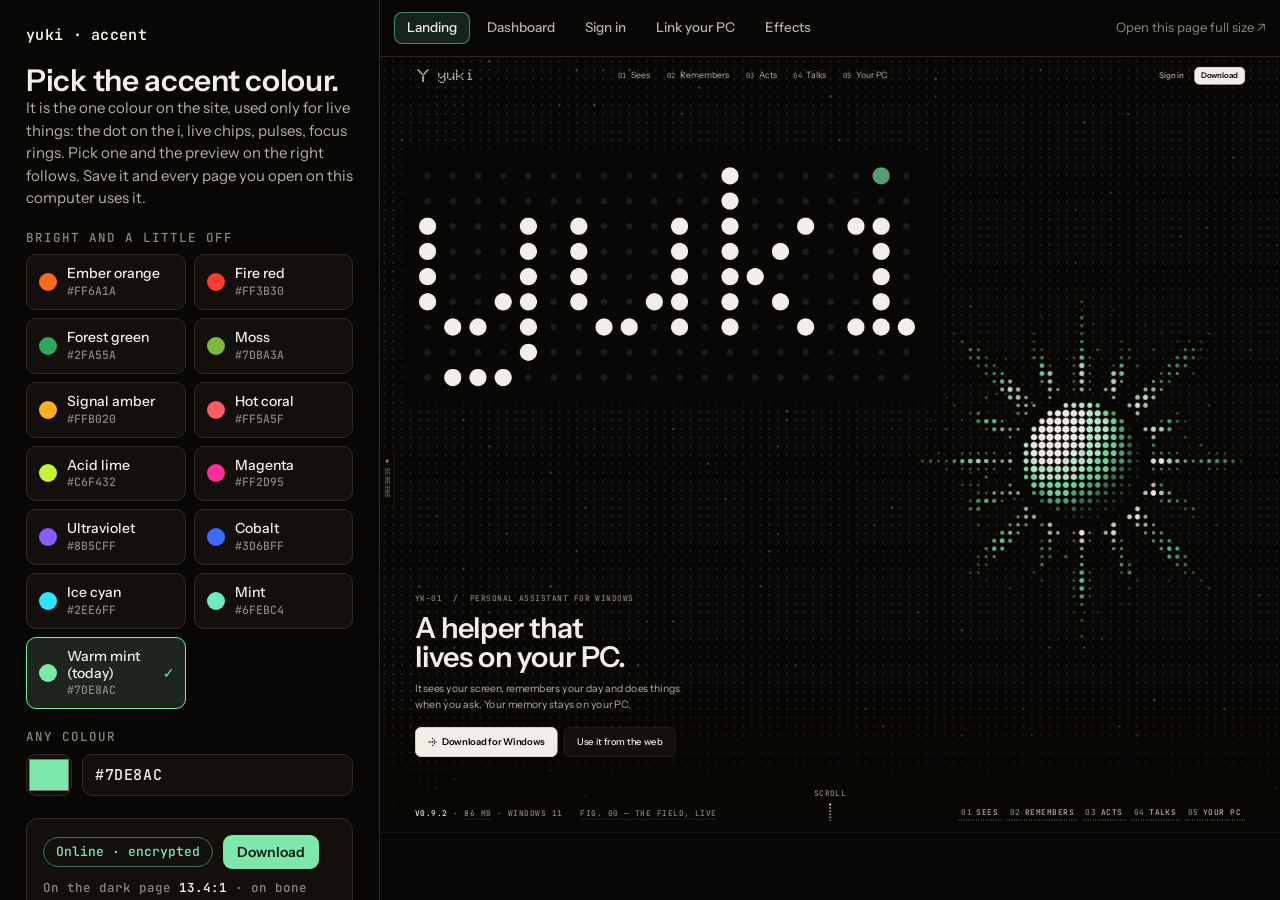
==== commit 7aa6933c: "No dots beside text, no glow on dots, warm mint on umber The Talks states read from their labels (no" ====
--- a/accent.html
+++ b/accent.html
@@ -14,14 +14,13 @@
   @media (max-width: 900px) { body { grid-template-columns: 1fr; } .stage { height: 70vh; } }
   aside { padding: 28px 26px 40px; border-right: 1px solid var(--hair-2); display: flex; flex-direction: column; gap: 22px; overflow: auto; max-height: 100vh; box-sizing: border-box; }
   .brand { display: flex; align-items: center; gap: 10px; font: 600 15px/1 var(--f-mono); letter-spacing: .02em; }
-  .brand i { width: 10px; height: 10px; border-radius: 50%; background: var(--live); box-shadow: 0 0 14px 2px rgba(var(--live-rgb), .55); }
   h1 { font: 600 30px/1.08 var(--f-ui); margin: 0; letter-spacing: -.01em; }
   p.sub { margin: 0; color: var(--text-2); font-size: 15px; line-height: 1.5; }
   .lbl2 { font: 500 12.5px/1 var(--f-mono); letter-spacing: .08em; text-transform: uppercase; color: var(--text-3); margin-bottom: 10px; }
   .swatches { display: grid; grid-template-columns: repeat(2, 1fr); gap: 8px; }
   .sw { position: relative; display: flex; align-items: center; gap: 10px; padding: 10px 12px; border-radius: 10px; border: 1px solid var(--hair-2); background: var(--raise); color: var(--text); cursor: pointer; text-align: left; font: 500 14px/1.2 var(--f-ui); transition: border-color .18s, transform .18s, background .18s; }
   .sw:hover, .sw:focus-visible { border-color: var(--c); transform: translateY(-1px); background: var(--raise-2); outline: none; }
-  .sw .dot { width: 18px; height: 18px; border-radius: 50%; background: var(--c); box-shadow: 0 0 12px 1px color-mix(in srgb, var(--c) 55%, transparent); flex: none; }
+  .sw .dot { width: 18px; height: 18px; border-radius: 50%; background: var(--c); flex: none; }
   .sw small { display: block; color: var(--text-3); font: 500 11.5px/1.3 var(--f-mono); margin-top: 2px; }
   .sw[aria-pressed="true"] { border-color: var(--c); background: color-mix(in srgb, var(--c) 10%, var(--raise)); }
   .sw[aria-pressed="true"]::after { content: '✓'; position: absolute; right: 10px; top: 50%; transform: translateY(-50%); color: var(--c); font-size: 14px; }
@@ -31,8 +30,8 @@
   .custom input[type=text]:focus { outline: none; border-color: var(--live); }
   .sample { display: grid; gap: 10px; padding: 16px; border-radius: 12px; border: 1px solid var(--hair-2); background: var(--raise); }
   .row { display: flex; align-items: center; gap: 10px; flex-wrap: wrap; font-size: 14px; color: var(--text-2); }
-  .live-chip { display: inline-flex; align-items: center; gap: 8px; height: 30px; padding: 0 12px; border-radius: 999px; border: 1px solid rgba(var(--live-rgb), .45); color: var(--live); font: 500 13px/1 var(--f-mono); }
-  .live-chip i { width: 7px; height: 7px; border-radius: 50%; background: var(--live); box-shadow: 0 0 0 4px var(--live-dim); }
+  /* like the site's live chips: no status dot (19 Oct) */
+  .live-chip { display: inline-flex; align-items: center; height: 30px; padding: 0 12px; border-radius: 999px; border: 1px solid rgba(var(--live-rgb), .45); color: var(--live); font: 500 13px/1 var(--f-mono); }
   .fill { display: inline-flex; align-items: center; height: 34px; padding: 0 14px; border-radius: 9px; background: var(--live); color: var(--live-ink); font: 600 14px/1 var(--f-ui); }
   .contrast { font: 500 12.5px/1.5 var(--f-mono); color: var(--text-3); }
   .contrast b { color: var(--text); font-weight: 600; }
@@ -55,7 +54,7 @@
 </head>
 <body>
 <aside>
-  <div class="brand"><i></i>yuki · accent</div>
+  <div class="brand">yuki · accent</div>
   <div>
     <h1>Pick the accent colour.</h1>
     <p class="sub">It is the one colour on the site, used only for live things: the dot on the i, live chips, pulses, focus rings. Pick one and the preview on the right follows. Save it and every page you open on this computer uses it.</p>
@@ -72,7 +71,7 @@
     </div>
   </div>
   <div class="sample" aria-label="How the accent looks">
-    <div class="row"><span class="live-chip"><i></i>Online · encrypted</span><span class="fill">Download</span></div>
+    <div class="row"><span class="live-chip">Online · encrypted</span><span class="fill">Download</span></div>
     <div class="contrast" id="contrast"></div>
   </div>
   <div class="acts">
@@ -99,7 +98,7 @@
   var PRESETS = [
     ['Ember orange', '#FF6A1A'], ['Fire red', '#FF3B30'], ['Forest green', '#2FA55A'], ['Moss', '#7DBA3A'],
     ['Signal amber', '#FFB020'], ['Hot coral', '#FF5A5F'], ['Acid lime', '#C6F432'], ['Magenta', '#FF2D95'],
-    ['Ultraviolet', '#8B5CFF'], ['Cobalt', '#3D6BFF'], ['Ice cyan', '#2EE6FF'], ['Mint (today)', '#6FEBC4']
+    ['Ultraviolet', '#8B5CFF'], ['Cobalt', '#3D6BFF'], ['Ice cyan', '#2EE6FF'], ['Mint', '#6FEBC4'], ['Warm mint (today)', '#7DE8AC']
   ];
   var cur = A.hex, page = 'index.html', timer = 0;
   var sw = document.getElementById('swatches'), picker = document.getElementById('picker'), hex = document.getElementById('hex');
@@ -149,7 +148,7 @@
   });
   document.getElementById('reset').addEventListener('click', function () {
     try { localStorage.removeItem(KEY); } catch (e) {}
-    set('#6FEBC4', true); saved.textContent = 'Back to mint.';
+    set('#7DE8AC', true); saved.textContent = 'Back to warm mint.';
   });
   Array.prototype.forEach.call(document.querySelectorAll('.tab'), function (t) {
     t.addEventListener('click', function () {
--- a/css/base.css
+++ b/css/base.css
@@ -11,8 +11,10 @@
   /* colour: one product with the app.
      The blacks (19 Oct): every black and dark grey on the site comes from the tokens below, a ladder from darkest
      to lightest, so a black palette (css/blacks.css, ?black=NAME) re-colours the whole site by overriding them.
-     The values are "jet", the default since 19 Oct (the user: "rich black, not bland and dull black"): a near-pure
-     black page, wide steps up to the panels, almost no hue; its lacquer (sheens, deep shadows) is in css/blacks.css.
+     The values are "umber", the default since 19 Oct (the user wanted "rich black, not bland and dull black",
+     saw five, tried obsidian, then said "lets keep it as umber"): a warm black, dark-roast coffee or lacquered
+     walnut at night, in step with the warm text greys and the bone sections; its lacquer (lit grounds, sheens,
+     deep warm shadows) is in css/blacks.css.
      The old flat grey-black is the "flat" palette there.
      CSS, inline SVG (style="fill: var(--x)") and the canvases (read at load through YAccent.tok) all use them. Dark
      literals left on purpose: alpha masks (#000 / #0000), the accent's dark tints, JS fallbacks, the favicon file.
@@ -31,32 +33,32 @@
        --shade-rgb  shadows: rgba(var(--shade-rgb), a)
        --ink, --ink-rgb  black ink on bone sections and bone-faced drawings, and shadows cast onto bone: near --bg,
                     another role (a palette may keep ink neutral while the page goes deep) */
-  --k-well: #010101;
-  --bg: #050505;
-  --bg-rgb: 5, 5, 5;
-  --raise: #0F0F10;
-  --raise-2: #19191B;
-  --raise-3: #1E1E21;
-  --dot: #252528;
+  --k-well: #040302;
+  --bg: #090705;
+  --bg-rgb: 9, 7, 5;
+  --raise: #120F0C;
+  --raise-2: #1A1613;
+  --raise-3: #1F1B18;
+  --dot: #292521;
   --lit: #F2EFE9;
   --text: #F2EFE9;
   --text-2: #B4B0A8;
   --text-3: #8A8780;
-  --hair: #202023;
-  --hair-2: #2D2D31;
-  --edge: #37373C;
-  --edge-2: #404045;
-  --mark: #4E4E54;
-  --shade-rgb: 0, 0, 0;
-  --live: #6FEBC4;          /* the only colour, and only for live things (js/accent.js may change it) */
-  --live-rgb: 111, 235, 196;
-  --live-ink: #062419;
+  --hair: #211D1A;
+  --hair-2: #2F2A26;
+  --edge: #38332E;
+  --edge-2: #3E3934;
+  --mark: #4C4742;
+  --shade-rgb: 2, 1, 0;
+  --live: #7DE8AC;          /* the only colour, and only for live things: warm mint, for the umber black (19 Oct; js/accent.js may change it) */
+  --live-rgb: 125, 232, 172;
+  --live-ink: #0F1C15;
   --live-dim: rgba(var(--live-rgb), .12);
   /* bone sections (for rhythm) */
   --bone: #F2EFE9;
   --bone-2: #E7E3DB;
-  --ink: #060606;
-  --ink-rgb: 6, 6, 6;
+  --ink: #090705;
+  --ink-rgb: 9, 7, 5;
   --ink-2: #4A4741;
   --ink-3: #5C5851;         /* about 6.1:1 on --bone (was #75716A, 4.2:1); tags only */
   --bone-hair: #D6D1C7;
--- a/css/blacks.css
+++ b/css/blacks.css
@@ -1,8 +1,8 @@
 /* =====================================================================
    Yuki website / blacks: the black palettes. Linked right after css/base.css in every page.
    19 Oct, the user: "the colour pallette of black feels too bland ... it should look rich black. not bland and dull
-   black". Four rich blacks were designed and judged; jet won (the only one that reads as black everywhere, not navy,
-   brown or teal) and is the default. The others stay here to compare.
+   black". Four rich blacks were designed and judged (the judges picked jet); the user saw all five, tried
+   obsidian, then said "lets keep it as umber", so umber is the default. The others stay here to compare.
    The tokens (css/base.css :root, darkest first): --k-well, --bg + --bg-rgb, --raise, --raise-2, --raise-3, --hair,
    --dot, --hair-2, --edge, --edge-2, --mark, --shade-rgb, and --ink + --ink-rgb for black ink on the bone sections.
    Every black and dark grey on the site, the canvases included, comes from them, so a palette overrides them.
@@ -14,12 +14,28 @@
    Canvases read the tokens when they lay out (YAccent.tok in js/accent.js). The accent, bone, light text and status
    colours are not part of a palette.
    Picking one: ?black=jet | ink | umber | obsidian | flat on any page address. It is saved on this computer
-   (localStorage 'yuki-black') and every page uses it; ?black=reset goes back to the default (jet).
+   (localStorage 'yuki-black') and every page uses it; ?black=reset goes back to the default (umber).
    ===================================================================== */
 
-/* ---------- jet (the default): piano black. A near-pure black page (#050505), wide clear steps up to the panels,
-   a thin lacquer sheen on raised surfaces and deep soft shadows under them; almost no hue. Its tokens are the
-   css/base.css :root values; only its depth rules live here. ---------- */
+/* ---------- jet (the judges' pick): piano black. A near-pure black page (#050505), wide clear steps up to the
+   panels, a thin lacquer sheen on raised surfaces and deep soft shadows under them; almost no hue. ---------- */
+html[data-black="jet"] {
+  --k-well: #010101;
+  --bg: #050505;
+  --bg-rgb: 5, 5, 5;
+  --raise: #0F0F10;
+  --raise-2: #19191B;
+  --raise-3: #1E1E21;
+  --hair: #202023;
+  --dot: #252528;
+  --hair-2: #2D2D31;
+  --edge: #37373C;
+  --edge-2: #404045;
+  --mark: #4E4E54;
+  --shade-rgb: 0, 0, 0;
+  --ink: #060606;
+  --ink-rgb: 6, 6, 6;
+}
 /* the product-shot grounds: a lacquered plate under an overhead light (a bright top edge, a soft band of light at
    the top, a deeper floor) */
 html[data-black="jet"] .pstage {
@@ -52,7 +68,7 @@
 html[data-black="jet"] :is(.runcard, .thread) { box-shadow: inset 0 1px 0 rgba(255, 255, 255, .07), 0 30px 70px rgba(0, 0, 0, .8); }
 html[data-black="jet"] :is(.ask-cap, .ask, .pcwin) { box-shadow: inset 0 1px 0 rgba(255, 255, 255, .07), 0 20px 50px rgba(0, 0, 0, .75); }
 
-/* ---------- the runners-up, to compare (each read as a colour, not black: ink navy, umber brown, obsidian teal) ---------- */
+/* ---------- ink, umber (the default: its tokens are also the css/base.css :root values), obsidian ---------- */
 
 /* ink: rich black, the print kind (C60 M40 Y40 K100). A deep page with a cool lean you feel in the darkest tones only;
    the lifted steps stay near neutral so it never reads navy. Depth comes from light, not colour: each dark module is
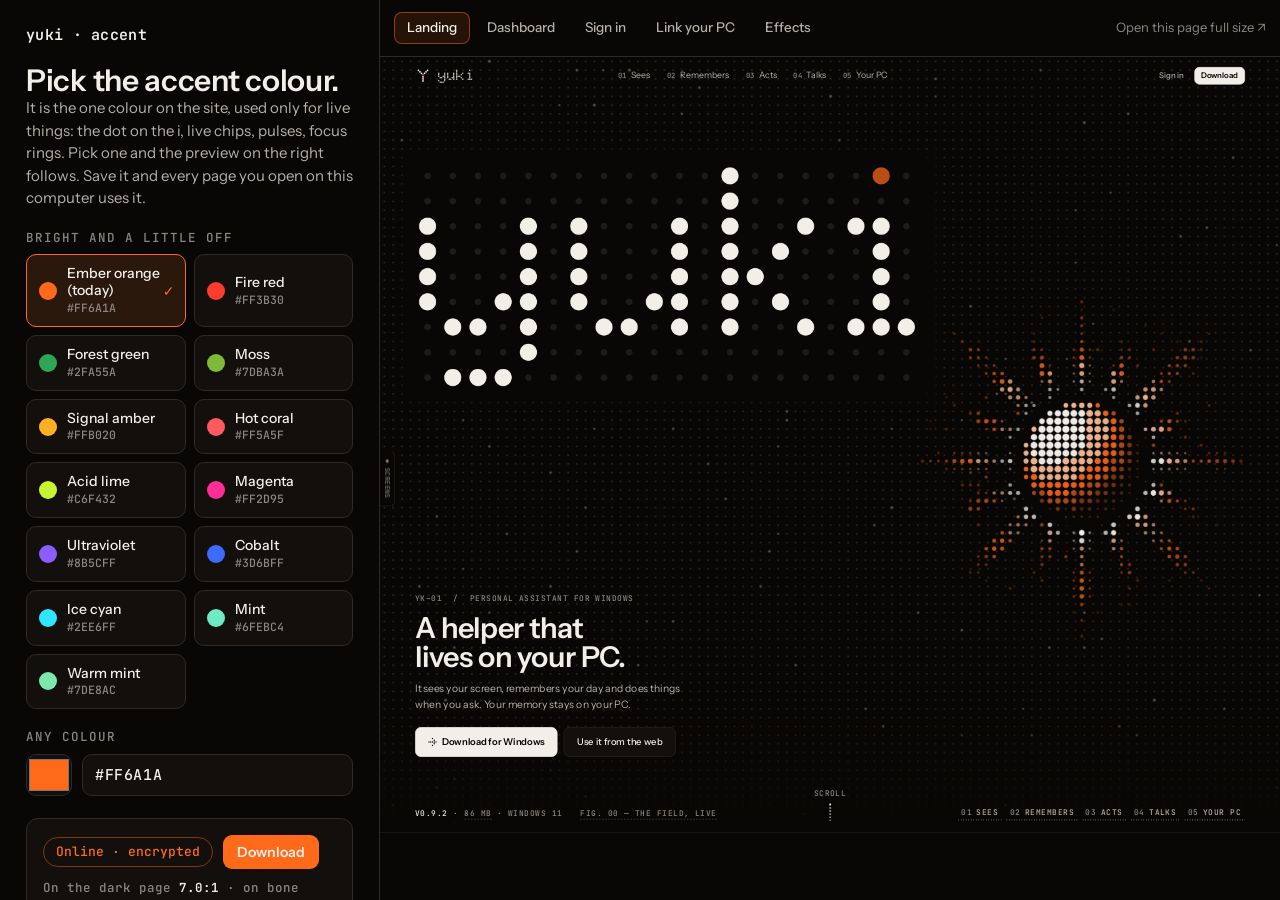
==== commit d78de533: "Ember orange is the default accent (the user's own pick) The user chose ember orange #FF6A1A on acce" ====
--- a/accent.html
+++ b/accent.html
@@ -96,9 +96,9 @@
   'use strict';
   var A = window.YAccent, KEY = A.key, norm = A.norm;
   var PRESETS = [
-    ['Ember orange', '#FF6A1A'], ['Fire red', '#FF3B30'], ['Forest green', '#2FA55A'], ['Moss', '#7DBA3A'],
+    ['Ember orange (today)', '#FF6A1A'], ['Fire red', '#FF3B30'], ['Forest green', '#2FA55A'], ['Moss', '#7DBA3A'],
     ['Signal amber', '#FFB020'], ['Hot coral', '#FF5A5F'], ['Acid lime', '#C6F432'], ['Magenta', '#FF2D95'],
-    ['Ultraviolet', '#8B5CFF'], ['Cobalt', '#3D6BFF'], ['Ice cyan', '#2EE6FF'], ['Mint', '#6FEBC4'], ['Warm mint (today)', '#7DE8AC']
+    ['Ultraviolet', '#8B5CFF'], ['Cobalt', '#3D6BFF'], ['Ice cyan', '#2EE6FF'], ['Mint', '#6FEBC4'], ['Warm mint', '#7DE8AC']
   ];
   var cur = A.hex, page = 'index.html', timer = 0;
   var sw = document.getElementById('swatches'), picker = document.getElementById('picker'), hex = document.getElementById('hex');
@@ -148,7 +148,7 @@
   });
   document.getElementById('reset').addEventListener('click', function () {
     try { localStorage.removeItem(KEY); } catch (e) {}
-    set('#7DE8AC', true); saved.textContent = 'Back to warm mint.';
+    set('#FF6A1A', true); saved.textContent = 'Back to ember orange.';
   });
   Array.prototype.forEach.call(document.querySelectorAll('.tab'), function (t) {
     t.addEventListener('click', function () {
--- a/css/base.css
+++ b/css/base.css
@@ -50,9 +50,9 @@
   --edge-2: #3E3934;
   --mark: #4C4742;
   --shade-rgb: 2, 1, 0;
-  --live: #7DE8AC;          /* the only colour, and only for live things: warm mint, for the umber black (19 Oct; js/accent.js may change it) */
-  --live-rgb: 125, 232, 172;
-  --live-ink: #0F1C15;
+  --live: #FF6A1A;          /* the only colour, and only for live things: ember orange, the user's pick (19 Oct; js/accent.js may change it) */
+  --live-rgb: 255, 106, 26;
+  --live-ink: #1F0D03;
   --live-dim: rgba(var(--live-rgb), .12);
   /* bone sections (for rhythm) */
   --bone: #F2EFE9;
